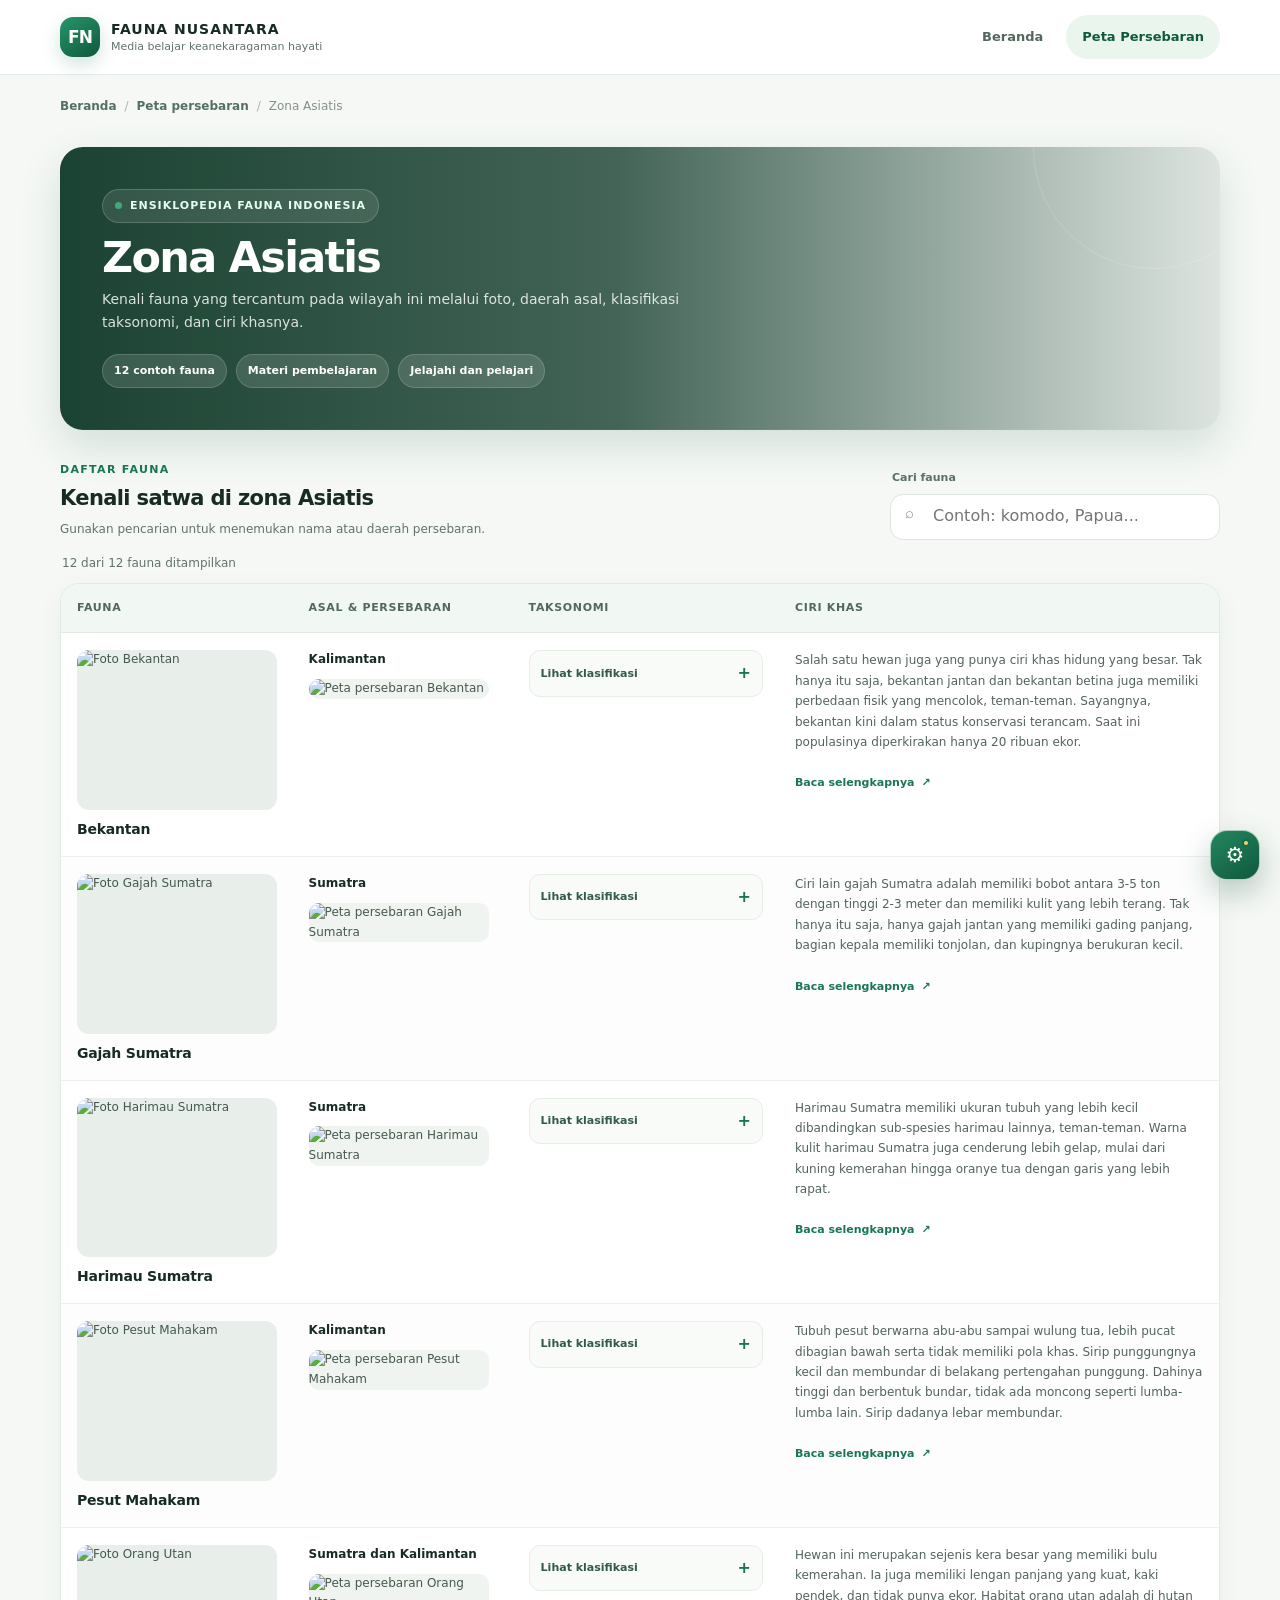
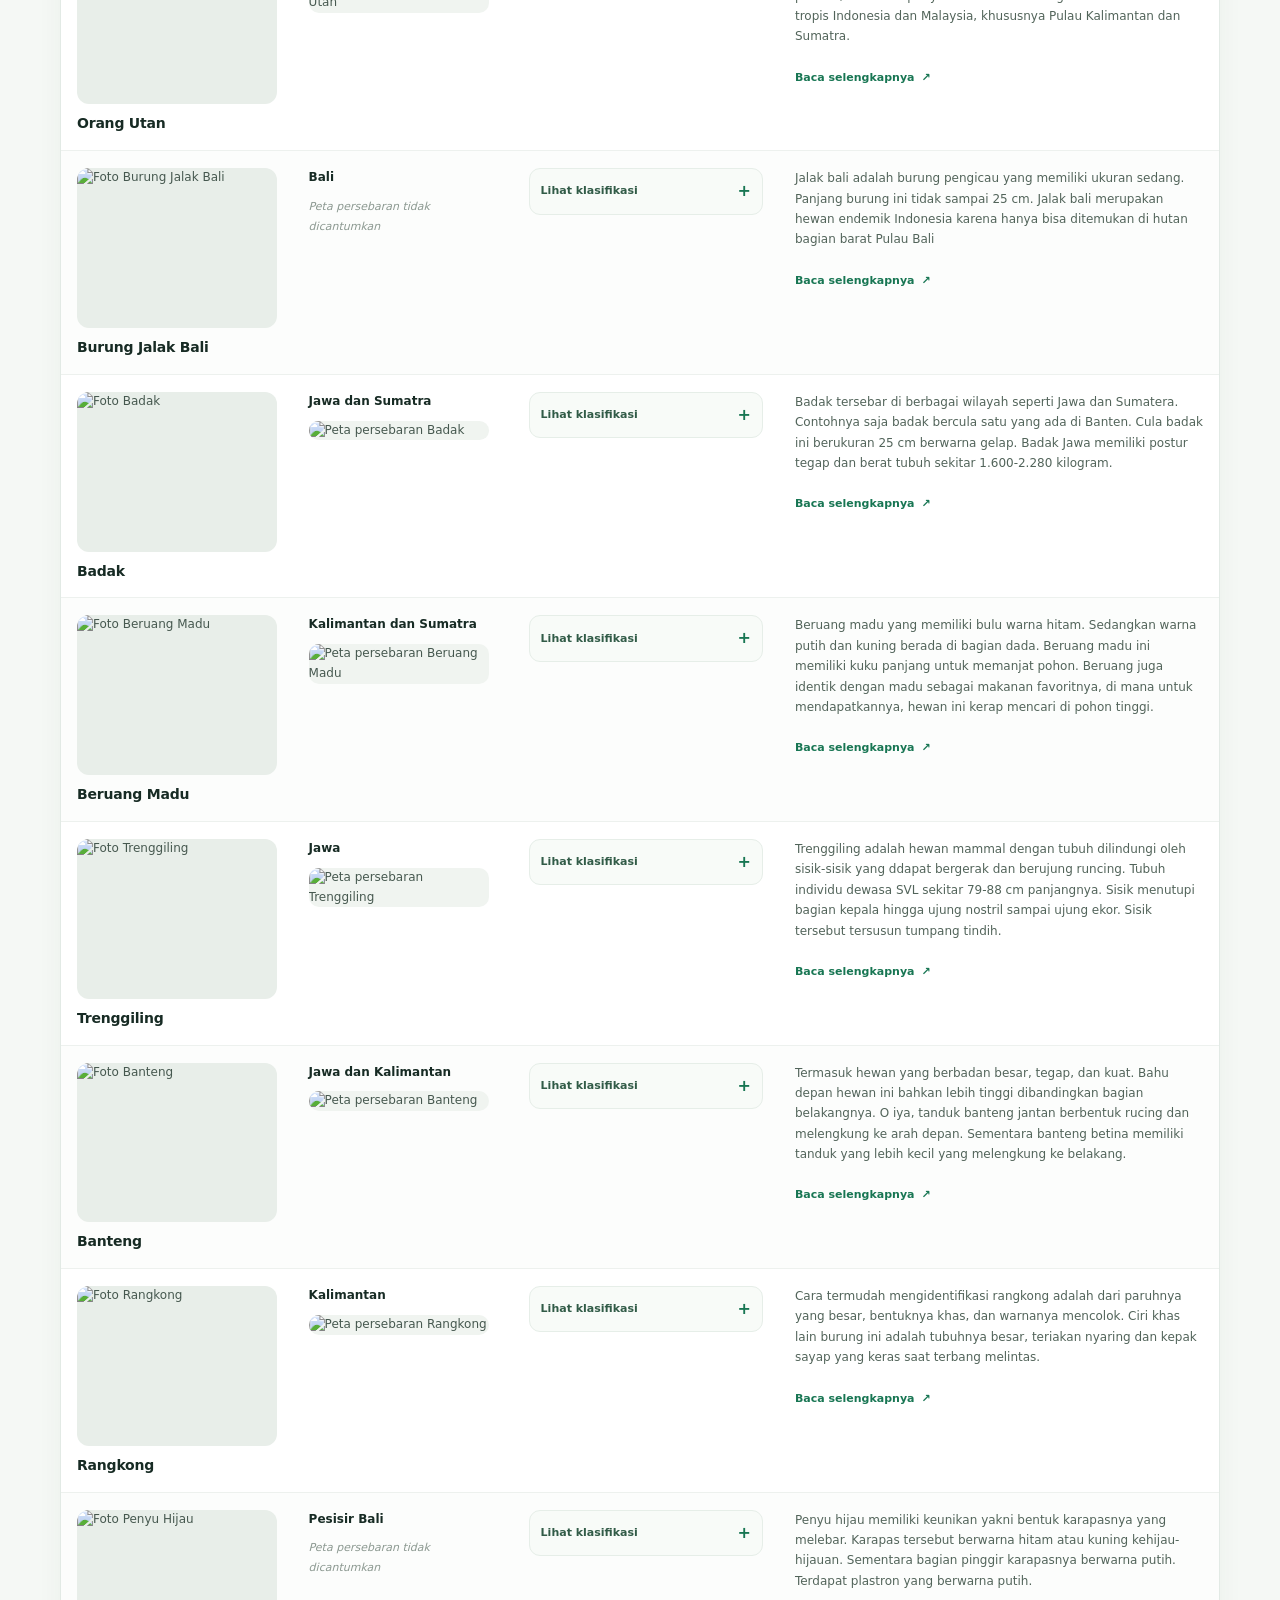
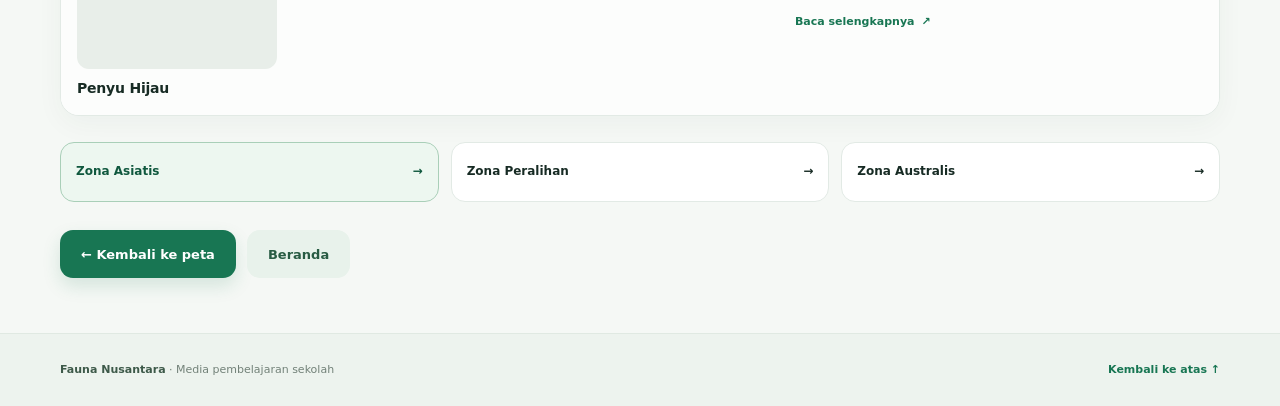
==== asiatis.html @ 47b2941c "Add files via upload" ====
<!doctype html>
<html lang="id">
<head>
  <meta charset="utf-8">
  <meta name="viewport" content="width=device-width, initial-scale=1">
  <meta name="theme-color" content="#176c4a">
  <meta name="description" content="Kenali contoh fauna, asal persebaran, taksonomi, dan ciri khas dari zona Asiatis.">
  <title>Zona Asiatis | Fauna Nusantara</title>
  <link rel="stylesheet" href="site.css">
  <script src="site.js" defer></script>
</head>
<body id="top">
<header class="site-header">
  <div class="header-inner">
    <a class="brand" href="home.html" aria-label="Fauna Nusantara, beranda">
      <span class="brand-mark" aria-hidden="true">FN</span>
      <span class="brand-copy"><strong>FAUNA NUSANTARA</strong><span>Media belajar keanekaragaman hayati</span></span>
    </a>
    <nav class="main-nav" aria-label="Navigasi utama">
      <a href="home.html" >Beranda</a>
      <a href="peta.html" aria-current="page">Peta Persebaran</a>
    </nav>
  </div>
</header>

<main class="page-shell">
  <div class="breadcrumbs"><a href="home.html">Beranda</a><span class="crumb-sep">/</span><a href="peta.html">Peta persebaran</a><span class="crumb-sep">/</span><span>Zona Asiatis</span></div>
  <section class="zone-hero zone-asiatis" aria-labelledby="zone-title">
    <span class="eyebrow"><span class="eyebrow-dot"></span> Ensiklopedia fauna Indonesia</span>
    <h1 id="zone-title">Zona Asiatis</h1>
    <p>Kenali fauna yang tercantum pada wilayah ini melalui foto, daerah asal, klasifikasi taksonomi, dan ciri khasnya.</p>
    <div class="zone-meta"><span>12 contoh fauna</span><span>Materi pembelajaran</span><span>Jelajahi dan pelajari</span></div>
  </section>
  <section aria-labelledby="list-title">
    <div class="zone-tools">
      <div><span class="section-kicker">Daftar fauna</span><h2 id="list-title">Kenali satwa di zona Asiatis</h2><p>Gunakan pencarian untuk menemukan nama atau daerah persebaran.</p></div>
      <div class="search-wrap"><label for="fauna-search">Cari fauna</label><span class="search-icon" aria-hidden="true">⌕</span><input id="fauna-search" type="search" placeholder="Contoh: komodo, Papua..." autocomplete="off" data-fauna-search></div>
    </div>
    <p class="table-count" data-fauna-count aria-live="polite">12 dari 12 fauna ditampilkan</p>
    <div class="table-shell">
      <table class="fauna-table">
        <thead><tr><th scope="col">Fauna</th><th scope="col">Asal &amp; persebaran</th><th scope="col">Taksonomi</th><th scope="col">Ciri khas</th></tr></thead>
        <tbody><tr data-fauna-row>
  <td><div class="species"><img class="species-photo" src="images/bekantan.jpg" alt="Foto Bekantan" loading="lazy" decoding="async"><h3>Bekantan</h3></div></td>
  <td><div class="distribution"><strong>Kalimantan</strong><img src="images/sebarbekantan.jpg" alt="Peta persebaran Bekantan" loading="lazy" decoding="async"></div></td>
  <td><details class="taxonomy"><summary>Lihat klasifikasi</summary><ul><li>Filum:Chordata</li><li>Kelas:Mammalia</li><li>Ordo:Primates</li><li>Famili:Cercopithecidae</li><li>Genus:Nasalis</li><li>Spesies:Nasalis larvatus</li></ul></details></td>
  <td><p class="fauna-description">Salah satu hewan juga yang punya ciri khas hidung yang besar. Tak hanya itu saja, bekantan jantan dan bekantan betina juga memiliki perbedaan fisik yang mencolok, teman-teman. Sayangnya, bekantan kini dalam status konservasi terancam. Saat ini populasinya diperkirakan hanya 20 ribuan ekor.</p><a class="read-more" href="https://id.wikipedia.org/wiki/Bekantan" target="_blank" rel="noopener noreferrer">Baca selengkapnya <span aria-hidden="true">↗</span></a></td>
</tr>
<tr data-fauna-row>
  <td><div class="species"><img class="species-photo" src="images/gajahsum.jpg" alt="Foto Gajah Sumatra" loading="lazy" decoding="async"><h3>Gajah Sumatra</h3></div></td>
  <td><div class="distribution"><strong>Sumatra</strong><img src="images/sebargajahsum.jpg" alt="Peta persebaran Gajah Sumatra" loading="lazy" decoding="async"></div></td>
  <td><details class="taxonomy"><summary>Lihat klasifikasi</summary><ul><li>Filum:Chordata</li><li>Kelas:Mammalia</li><li>Ordo:Proboscidea</li><li>Famili:Elephantidae</li><li>Genus:Elephas</li><li>Spesies:E.maximus</li></ul></details></td>
  <td><p class="fauna-description">Ciri lain gajah Sumatra adalah memiliki bobot antara 3-5 ton dengan tinggi 2-3 meter dan memiliki kulit yang lebih terang. Tak hanya itu saja, hanya gajah jantan yang memiliki gading panjang, bagian kepala memiliki tonjolan, dan kupingnya berukuran kecil.</p><a class="read-more" href="https://id.wikipedia.org/wiki/Gajah_sumatra" target="_blank" rel="noopener noreferrer">Baca selengkapnya <span aria-hidden="true">↗</span></a></td>
</tr>
<tr data-fauna-row>
  <td><div class="species"><img class="species-photo" src="images/harimau.jpg" alt="Foto Harimau Sumatra" loading="lazy" decoding="async"><h3>Harimau Sumatra</h3></div></td>
  <td><div class="distribution"><strong>Sumatra</strong><img src="images/sebarharimausum.jpg" alt="Peta persebaran Harimau Sumatra" loading="lazy" decoding="async"></div></td>
  <td><details class="taxonomy"><summary>Lihat klasifikasi</summary><ul><li>Filum:Chordata</li><li>Kelas:Mammalia</li><li>Ordo:Carnivora</li><li>Famili:Felidae</li><li>Genus:Panthera</li><li>Spesies:P.tgris</li></ul></details></td>
  <td><p class="fauna-description">Harimau Sumatra memiliki ukuran tubuh yang lebih kecil dibandingkan sub-spesies harimau lainnya, teman-teman. Warna kulit harimau Sumatra juga cenderung lebih gelap, mulai dari kuning kemerahan hingga oranye tua dengan garis yang lebih rapat.</p><a class="read-more" href="https://id.wikipedia.org/wiki/Harimau_sumatra" target="_blank" rel="noopener noreferrer">Baca selengkapnya <span aria-hidden="true">↗</span></a></td>
</tr>
<tr data-fauna-row>
  <td><div class="species"><img class="species-photo" src="images/pesutmahakam.jpg" alt="Foto Pesut Mahakam" loading="lazy" decoding="async"><h3>Pesut Mahakam</h3></div></td>
  <td><div class="distribution"><strong>Kalimantan</strong><img src="images/sebarpesut.jpg" alt="Peta persebaran Pesut Mahakam" loading="lazy" decoding="async"></div></td>
  <td><details class="taxonomy"><summary>Lihat klasifikasi</summary><ul><li>Filum:Chordata</li><li>Kelas:Mammalia</li><li>Ordo: Artiodactyla</li><li>Famili:Delphinidae</li><li>Genus:Orcaella</li><li>Spesies:Orcaella brevirostris</li></ul></details></td>
  <td><p class="fauna-description">Tubuh pesut berwarna abu-abu sampai wulung tua, lebih pucat dibagian bawah serta tidak memiliki pola khas. Sirip punggungnya kecil dan membundar di belakang pertengahan punggung. Dahinya tinggi dan berbentuk bundar, tidak ada moncong seperti lumba-lumba lain. Sirip dadanya lebar membundar.</p><a class="read-more" href="https://id.wikipedia.org/wiki/Pesut_mahakam" target="_blank" rel="noopener noreferrer">Baca selengkapnya <span aria-hidden="true">↗</span></a></td>
</tr>
<tr data-fauna-row>
  <td><div class="species"><img class="species-photo" src="images/Orangutan.jpg" alt="Foto Orang Utan" loading="lazy" decoding="async"><h3>Orang Utan</h3></div></td>
  <td><div class="distribution"><strong>Sumatra dan Kalimantan</strong><img src="images/sebarorangutan.jpg" alt="Peta persebaran Orang Utan" loading="lazy" decoding="async"></div></td>
  <td><details class="taxonomy"><summary>Lihat klasifikasi</summary><ul><li>Filum:Chordata</li><li>Kelas:Mammalia</li><li>Ordo:Primates</li><li>Famili:Hominidae</li><li>Genus:Pongo</li><li>Spesies:Pongo pygmaeus</li></ul></details></td>
  <td><p class="fauna-description">Hewan ini merupakan sejenis kera besar yang memiliki bulu kemerahan. Ia juga memiliki lengan panjang yang kuat, kaki pendek, dan tidak punya ekor. Habitat orang utan adalah di hutan tropis Indonesia dan Malaysia, khususnya Pulau Kalimantan dan Sumatra.</p><a class="read-more" href="https://id.wikipedia.org/wiki/Orang_utan" target="_blank" rel="noopener noreferrer">Baca selengkapnya <span aria-hidden="true">↗</span></a></td>
</tr>
<tr data-fauna-row>
  <td><div class="species"><img class="species-photo" src="images/jalakbali.jpg" alt="Foto Burung Jalak Bali" loading="lazy" decoding="async"><h3>Burung Jalak Bali</h3></div></td>
  <td><div class="distribution"><strong>Bali</strong><span class="no-map">Peta persebaran tidak dicantumkan</span></div></td>
  <td><details class="taxonomy"><summary>Lihat klasifikasi</summary><ul><li>Filum:Chordata</li><li>Kelas:Aves</li><li>Ordo:Passeriformes</li><li>Famili:Sturnidae</li><li>Genus:Leucopsar</li><li>Spesies:Leucopsar rothschildi</li></ul></details></td>
  <td><p class="fauna-description">Jalak bali adalah burung pengicau yang memiliki ukuran sedang. Panjang burung ini tidak sampai 25 cm. Jalak bali merupakan hewan endemik Indonesia karena hanya bisa ditemukan di hutan bagian barat Pulau Bali</p><a class="read-more" href="https://id.wikipedia.org/wiki/Jalak_bali" target="_blank" rel="noopener noreferrer">Baca selengkapnya <span aria-hidden="true">↗</span></a></td>
</tr>
<tr data-fauna-row>
  <td><div class="species"><img class="species-photo" src="images/badak.jpg" alt="Foto Badak" loading="lazy" decoding="async"><h3>Badak</h3></div></td>
  <td><div class="distribution"><strong>Jawa dan Sumatra</strong><img src="images/sebarbadak.jpg" alt="Peta persebaran Badak" loading="lazy" decoding="async"></div></td>
  <td><details class="taxonomy"><summary>Lihat klasifikasi</summary><ul><li>Filum:Chordata</li><li>Kelas:Mammalia</li><li>Ordo:Passeriformes</li><li>Famili:Sturnidae</li><li>Genus:Leucopsar</li><li>Spesies:Leucopsar rothschildi</li></ul></details></td>
  <td><p class="fauna-description">Badak tersebar di berbagai wilayah seperti Jawa dan Sumatera. Contohnya saja badak bercula satu yang ada di Banten. Cula badak ini berukuran 25 cm berwarna gelap. Badak Jawa memiliki postur tegap dan berat tubuh sekitar 1.600-2.280 kilogram.</p><a class="read-more" href="https://id.wikipedia.org/wiki/Badak_jawa" target="_blank" rel="noopener noreferrer">Baca selengkapnya <span aria-hidden="true">↗</span></a></td>
</tr>
<tr data-fauna-row>
  <td><div class="species"><img class="species-photo" src="images/beruangmadu.jpg" alt="Foto Beruang Madu" loading="lazy" decoding="async"><h3>Beruang Madu</h3></div></td>
  <td><div class="distribution"><strong>Kalimantan dan Sumatra</strong><img src="images/sebarberuang.jpg" alt="Peta persebaran Beruang Madu" loading="lazy" decoding="async"></div></td>
  <td><details class="taxonomy"><summary>Lihat klasifikasi</summary><ul><li>Filum:Chordata</li><li>Kelas:Mammalia</li><li>Ordo:Carnivora</li><li>Famili:Ursidae</li><li>Genus:Helarctos</li><li>Spesies:Leucopsar malayanus</li></ul></details></td>
  <td><p class="fauna-description">Beruang madu yang memiliki bulu warna hitam. Sedangkan warna putih dan kuning berada di bagian dada. Beruang madu ini memiliki kuku panjang untuk memanjat pohon. Beruang juga identik dengan madu sebagai makanan favoritnya, di mana untuk mendapatkannya, hewan ini kerap mencari di pohon tinggi.</p><a class="read-more" href="https://id.wikipedia.org/wiki/Beruang_madu" target="_blank" rel="noopener noreferrer">Baca selengkapnya <span aria-hidden="true">↗</span></a></td>
</tr>
<tr data-fauna-row>
  <td><div class="species"><img class="species-photo" src="images/trenggiling.jpg" alt="Foto Trenggiling" loading="lazy" decoding="async"><h3>Trenggiling</h3></div></td>
  <td><div class="distribution"><strong>Jawa</strong><img src="images/sebartrenggiling.jpg" alt="Peta persebaran Trenggiling" loading="lazy" decoding="async"></div></td>
  <td><details class="taxonomy"><summary>Lihat klasifikasi</summary><ul><li>Filum:Chordata</li><li>Kelas:Mammalia</li><li>Ordo:Pholidota</li><li>Famili:Manidae</li><li>Genus:Manis</li><li>Spesies:M.javanica</li></ul></details></td>
  <td><p class="fauna-description">Trenggiling adalah hewan mammal dengan tubuh dilindungi oleh sisik-sisik yang ddapat bergerak dan berujung runcing. Tubuh individu dewasa SVL sekitar 79-88 cm panjangnya. Sisik menutupi bagian kepala hingga ujung nostril sampai ujung ekor. Sisik tersebut tersusun tumpang tindih.</p><a class="read-more" href="https://id.wikipedia.org/wiki/Tenggiling_sunda" target="_blank" rel="noopener noreferrer">Baca selengkapnya <span aria-hidden="true">↗</span></a></td>
</tr>
<tr data-fauna-row>
  <td><div class="species"><img class="species-photo" src="images/banteng.jpg" alt="Foto Banteng" loading="lazy" decoding="async"><h3>Banteng</h3></div></td>
  <td><div class="distribution"><strong>Jawa dan Kalimantan</strong><img src="images/sebarbanteng.jpg" alt="Peta persebaran Banteng" loading="lazy" decoding="async"></div></td>
  <td><details class="taxonomy"><summary>Lihat klasifikasi</summary><ul><li>Filum:Chordata</li><li>Kelas:Mammalia</li><li>Ordo:Artiodactyla</li><li>Famili:Bovidae</li><li>Genus:Bos</li><li>Spesies:B.javanicus</li></ul></details></td>
  <td><p class="fauna-description">Termasuk hewan yang berbadan besar, tegap, dan kuat. Bahu depan hewan ini bahkan lebih tinggi dibandingkan bagian belakangnya. O iya, tanduk banteng jantan berbentuk rucing dan melengkung ke arah depan. Sementara banteng betina memiliki tanduk yang lebih kecil yang melengkung ke belakang.</p><a class="read-more" href="https://id.wikipedia.org/wiki/Banteng" target="_blank" rel="noopener noreferrer">Baca selengkapnya <span aria-hidden="true">↗</span></a></td>
</tr>
<tr data-fauna-row>
  <td><div class="species"><img class="species-photo" src="images/rangkong.jpg" alt="Foto Rangkong" loading="lazy" decoding="async"><h3>Rangkong</h3></div></td>
  <td><div class="distribution"><strong>Kalimantan</strong><img src="images/sebarrangkong.jpg" alt="Peta persebaran Rangkong" loading="lazy" decoding="async"></div></td>
  <td><details class="taxonomy"><summary>Lihat klasifikasi</summary><ul><li>Filum:Chordata</li><li>Kelas:Aves</li><li>Ordo:Bucerotiformes</li><li>Famili:Bucerotidae</li><li>Genus:Buceros</li><li>Spesies:B.bicornis</li></ul></details></td>
  <td><p class="fauna-description">Cara termudah mengidentifikasi rangkong adalah dari paruhnya yang besar, bentuknya khas, dan warnanya mencolok. Ciri khas lain burung ini adalah tubuhnya besar, teriakan nyaring dan kepak sayap yang keras saat terbang melintas.</p><a class="read-more" href="https://id.wikipedia.org/wiki/Rangkong" target="_blank" rel="noopener noreferrer">Baca selengkapnya <span aria-hidden="true">↗</span></a></td>
</tr>
<tr data-fauna-row>
  <td><div class="species"><img class="species-photo" src="images/penyuhijau.jpg" alt="Foto Penyu Hijau" loading="lazy" decoding="async"><h3>Penyu Hijau</h3></div></td>
  <td><div class="distribution"><strong>Pesisir Bali</strong><span class="no-map">Peta persebaran tidak dicantumkan</span></div></td>
  <td><details class="taxonomy"><summary>Lihat klasifikasi</summary><ul><li>Filum:Chordata</li><li>Kelas:Reptilia</li><li>Ordo:Testudines</li><li>Famili:Cheloniidae</li><li>Genus:Chelonia</li><li>Spesies:Chelonia mydas</li></ul></details></td>
  <td><p class="fauna-description">Penyu hijau memiliki keunikan yakni bentuk karapasnya yang melebar. Karapas tersebut berwarna hitam atau kuning kehijau-hijauan. Sementara bagian pinggir karapasnya berwarna putih. Terdapat plastron yang berwarna putih.</p><a class="read-more" href="https://id.wikipedia.org/wiki/Penyu_hijau" target="_blank" rel="noopener noreferrer">Baca selengkapnya <span aria-hidden="true">↗</span></a></td>
</tr></tbody>
      </table>
    </div>
    <div class="empty-state" data-fauna-empty role="status">Tidak ada fauna yang cocok. Coba kata kunci lain.</div>
  </section>
  <nav class="zone-switcher" aria-label="Navigasi zona fauna">
    <a href="asiatis.html" aria-current="page"><span>Zona Asiatis</span><span aria-hidden="true">→</span></a>
    <a href="peralihan.html" ><span>Zona Peralihan</span><span aria-hidden="true">→</span></a>
    <a href="australis.html" ><span>Zona Australis</span><span aria-hidden="true">→</span></a>
  </nav>
  <div class="hero-actions zone-actions"><a class="btn btn-green" href="peta.html">← Kembali ke peta</a><a class="btn btn-soft" href="home.html">Beranda</a></div>
</main>
<footer class="site-footer">
  <div class="footer-inner"><span><strong>Fauna Nusantara</strong> · Media pembelajaran sekolah</span><a class="back-top" href="#top">Kembali ke atas ↑</a></div>
</footer>

<div class="site-tools" aria-label="Pengaturan suara dan tampilan">
  <details class="utility-menu" data-utility-menu>
    <summary class="utility-trigger" aria-label="Buka pengaturan suara dan tampilan" title="Pengaturan suara dan tampilan"><span aria-hidden="true">⚙</span><span class="utility-dot" aria-hidden="true"></span></summary>
    <div class="utility-popover">
      <div class="utility-popover-head"><div><strong>Pengaturan</strong><small>Suara & tampilan</small></div><span aria-hidden="true">✦</span></div>
      <div class="audio-dock">
        <span class="audio-icon" aria-hidden="true">♫</span>
        <div class="audio-copy"><strong>Suasana Nusantara</strong><span data-audio-status aria-live="polite">Musik berhenti</span></div>
        <button class="audio-toggle" type="button" data-audio-toggle aria-pressed="false" aria-label="Putar musik latar">▶</button>
      </div>
      <label class="volume-control" aria-label="Volume musik"><span aria-hidden="true">♪</span><span>Volume</span><input data-audio-volume type="range" min="0" max="1" step="0.05" value="0.35"></label>
      <div class="utility-divider"></div>
      <div class="cursor-setting"><div><strong>Kursor hewan</strong><small data-cursor-help>Ganti kursor dengan ikon fauna acak</small></div><button class="cursor-toggle" type="button" data-cursor-toggle aria-pressed="true">ON</button></div>
      <p class="utility-footnote">Musik tetap berjalan saat berpindah halaman di dalam website.</p>
    </div>
  </details>
</div>
<audio data-site-audio preload="none" loop src="https://nullrights.com/download/x2zy8up903"></audio>
</body>
</html>
---- site.css ----
:root {
  color-scheme: light;
  --ink: #172b24;
  --muted: #62736b;
  --line: #e2eae5;
  --surface: #ffffff;
  --surface-soft: #f5f8f5;
  --green: #187653;
  --green-dark: #10583e;
  --mint: #dff3e8;
  --blue: #3d6b91;
  --gold: #bb8731;
  --shadow: 0 18px 50px rgba(28, 61, 45, .09);
  --radius-lg: 26px;
  --radius-md: 18px;
  --radius-sm: 12px;
  font-family: Inter, ui-sans-serif, system-ui, -apple-system, BlinkMacSystemFont, "Segoe UI", sans-serif;
}
* { box-sizing: border-box; }
html { scroll-behavior: smooth; }
body {
  margin: 0;
  min-width: 320px;
  color: var(--ink);
  background: #f5f8f5;
  line-height: 1.65;
  -webkit-font-smoothing: antialiased;
}
img { max-width: 100%; }
a { color: inherit; }
button, input { font: inherit; }
button, a, summary { -webkit-tap-highlight-color: transparent; }
a:focus-visible, button:focus-visible, input:focus-visible, summary:focus-visible {
  outline: 3px solid rgba(24, 118, 83, .35);
  outline-offset: 3px;
}
.site-header {
  position: sticky;
  top: 0;
  z-index: 20;
  background: rgba(255,255,255,.92);
  border-bottom: 1px solid rgba(226,234,229,.9);
  backdrop-filter: blur(14px);
}
.header-inner {
  width: min(1160px, calc(100% - 40px));
  min-height: 74px;
  margin: auto;
  display: flex;
  align-items: center;
  justify-content: space-between;
  gap: 22px;
}
.brand { display: inline-flex; align-items: center; gap: 11px; text-decoration: none; min-width: 0; }
.brand-mark {
  width: 40px; height: 40px; display: grid; place-items: center;
  color: #fff; background: linear-gradient(145deg, #26966a, #10583e);
  border-radius: 13px; font-weight: 850; font-size: 17px; letter-spacing: -.06em;
  box-shadow: 0 7px 18px rgba(24,118,83,.2);
}
.brand-copy { display: grid; line-height: 1.15; }
.brand-copy strong { font-size: 14px; letter-spacing: .07em; }
.brand-copy span { color: var(--muted); font-size: 11px; margin-top: 4px; }
.main-nav { display: flex; align-items: center; gap: 7px; }
.main-nav a {
  min-height: 44px; display: inline-flex; align-items: center; justify-content: center;
  padding: 0 16px; border-radius: 999px; text-decoration: none;
  color: #53675d; font-size: 13px; font-weight: 700; transition: .2s ease;
}
.main-nav a:hover, .main-nav a[aria-current="page"] { color: var(--green-dark); background: #eaf5ee; }
.page-shell { width: min(1160px, calc(100% - 40px)); margin: 0 auto; }
.breadcrumbs { display: flex; flex-wrap: wrap; align-items: center; gap: 8px; color: #849189; font-size: 12px; padding: 22px 0 12px; }
.breadcrumbs a { color: #527064; text-decoration: none; font-weight: 650; }
.breadcrumbs a:hover { color: var(--green); text-decoration: underline; }
.crumb-sep { color: #aab5ae; }
.eyebrow {
  display: inline-flex; align-items: center; gap: 8px; width: fit-content;
  padding: 7px 12px; border: 1px solid rgba(24,118,83,.13);
  background: rgba(255,255,255,.72); color: var(--green-dark);
  border-radius: 999px; font-size: 11px; font-weight: 800; letter-spacing: .09em; text-transform: uppercase;
}
.eyebrow-dot { width: 7px; height: 7px; border-radius: 50%; background: #42a77a; }
.hero {
  position: relative; overflow: hidden; isolation: isolate;
  margin: 25px 0 32px; padding: clamp(30px, 5.5vw, 66px);
  border-radius: var(--radius-lg); color: white;
  background: radial-gradient(circle at 83% 20%, rgba(162,220,180,.24), transparent 27%), linear-gradient(125deg, #103c2d 0%, #176c4a 58%, #25875f 100%);
  box-shadow: 0 22px 55px rgba(19, 85, 58, .17);
}
.hero::before, .hero::after { content: ""; position: absolute; z-index: -1; border: 1px solid rgba(255,255,255,.12); border-radius: 50%; }
.hero::before { width: 380px; height: 380px; right: -100px; top: -170px; }
.hero::after { width: 250px; height: 250px; right: 40px; bottom: -190px; }
.hero h1 { max-width: 780px; margin: 15px 0 12px; font-size: clamp(34px, 5.2vw, 58px); line-height: 1.08; letter-spacing: -.045em; }
.hero p { max-width: 670px; margin: 0; color: rgba(255,255,255,.82); font-size: clamp(14px, 1.6vw, 17px); }
.hero .eyebrow { color: #e5fff0; background: rgba(255,255,255,.1); border-color: rgba(255,255,255,.2); }
.hero .eyebrow-dot { background: #b8f2cd; }
.hero-actions { display: flex; flex-wrap: wrap; gap: 11px; margin-top: 26px; }
.btn {
  min-height: 48px; padding: 0 20px; display: inline-flex; align-items: center; justify-content: center; gap: 9px;
  border: 1px solid transparent; border-radius: 13px; font-size: 13px; font-weight: 800;
  text-decoration: none; cursor: pointer; transition: transform .18s ease, box-shadow .18s ease, background .18s ease;
}
.btn:hover { transform: translateY(-2px); }
.btn-primary { color: #14573d; background: white; box-shadow: 0 8px 24px rgba(0,0,0,.12); }
.btn-primary:hover { background: #edfff3; }
.btn-ghost { color: white; background: rgba(255,255,255,.1); border-color: rgba(255,255,255,.3); }
.btn-ghost:hover { background: rgba(255,255,255,.18); }
.btn-green { color: white; background: var(--green); box-shadow: 0 8px 18px rgba(24,118,83,.15); }
.btn-green:hover { background: var(--green-dark); }
.btn-soft { color: #285b43; background: #e8f2eb; }
.zone-actions { margin: -22px 0 42px; }
.section-heading { display: flex; align-items: end; justify-content: space-between; gap: 18px; margin: 42px 0 18px; }
.section-heading h2 { margin: 0; font-size: clamp(22px, 3vw, 30px); line-height: 1.2; letter-spacing: -.035em; }
.section-heading p { max-width: 540px; margin: 7px 0 0; color: var(--muted); font-size: 14px; }
.section-kicker { color: var(--green); font-size: 11px; font-weight: 850; letter-spacing: .12em; text-transform: uppercase; }
.region-grid { display: grid; grid-template-columns: repeat(3, minmax(0,1fr)); gap: 18px; }
.region-card {
  min-width: 0; overflow: hidden; display: flex; flex-direction: column;
  background: var(--surface); border: 1px solid var(--line); border-radius: 20px;
  box-shadow: 0 8px 28px rgba(28,61,45,.045); text-decoration: none;
  transition: transform .2s ease, box-shadow .2s ease, border-color .2s ease;
}
.region-card:hover { transform: translateY(-5px); border-color: #c6dfd0; box-shadow: var(--shadow); }
.region-card-media { aspect-ratio: 16 / 9; overflow: hidden; background: linear-gradient(135deg,#dcece1,#edf3ed); }
.region-card-media img { width: 100%; height: 100%; object-fit: contain; display: block; transition: transform .35s ease; }
.region-card:hover .region-card-media img { transform: scale(1.035); }
.region-card-body { padding: 19px 20px 21px; }
.region-card-body h3 { margin: 0 0 6px; font-size: 19px; letter-spacing: -.02em; }
.region-card-body p { margin: 0; color: var(--muted); font-size: 13px; }
.card-link { margin-top: 14px; display: inline-flex; align-items: center; gap: 7px; color: var(--green); font-size: 12px; font-weight: 850; }
.info-strip { display: grid; grid-template-columns: repeat(3,1fr); gap: 12px; margin: 24px 0 42px; }
.info-chip { padding: 17px 18px; border: 1px solid var(--line); border-radius: 16px; background: rgba(255,255,255,.7); }
.info-chip strong { display: block; font-size: 14px; }
.info-chip span { display: block; color: var(--muted); font-size: 12px; margin-top: 3px; }
.faq-list { display: grid; gap: 11px; margin: 20px 0 58px; }
.faq-item { background: white; border: 1px solid var(--line); border-radius: 15px; overflow: clip; }
.faq-item summary { min-height: 58px; padding: 16px 20px; display: flex; align-items: center; justify-content: space-between; gap: 16px; cursor: pointer; list-style: none; font-size: 14px; font-weight: 750; }
.faq-item summary::-webkit-details-marker { display: none; }
.faq-item summary::after { content: "+"; flex: 0 0 27px; width: 27px; height: 27px; display: grid; place-items: center; border-radius: 50%; color: var(--green); background: #edf7f0; font-size: 18px; font-weight: 500; }
.faq-item[open] summary::after { content: "−"; }
.faq-answer { padding: 0 20px 18px; color: var(--muted); font-size: 13px; }
.faq-answer p { margin: 0; }
.map-grid { display: grid; grid-template-columns: repeat(3,minmax(0,1fr)); gap: 18px; margin: 26px 0 54px; }
.map-card { overflow: hidden; background: white; border: 1px solid var(--line); border-radius: 22px; box-shadow: 0 10px 30px rgba(28,61,45,.055); transition: transform .2s ease, box-shadow .2s ease; }
.map-card:hover { transform: translateY(-4px); box-shadow: var(--shadow); }
.map-card-link { display: flex; height: 100%; flex-direction: column; text-decoration: none; }
.map-card-image { min-height: 205px; aspect-ratio: 4 / 3; display: grid; place-items: center; padding: 14px; background: linear-gradient(145deg,#e7f2e9,#f4f7f0); }
.map-card-image img { width: 100%; height: 100%; object-fit: contain; }
.map-card-content { padding: 18px 20px 20px; }
.map-card-content .number { color: #8b9a91; font-size: 11px; font-weight: 850; letter-spacing: .1em; }
.map-card-content h2 { margin: 4px 0 5px; font-size: 20px; letter-spacing: -.025em; }
.map-card-content p { margin: 0; color: var(--muted); font-size: 13px; }
.map-card-content .card-link { margin-top: 15px; }
.zone-hero { margin: 18px 0 24px; padding: clamp(25px,4vw,42px); border-radius: 23px; color: white; background: linear-gradient(120deg,#174f3a,#23835b); position: relative; overflow: hidden; }
.zone-hero::after { content: ""; position: absolute; width: 240px; height: 240px; border-radius: 50%; border: 1px solid rgba(255,255,255,.16); right: -55px; top: -120px; }
.zone-hero h1 { margin: 10px 0 6px; font-size: clamp(30px,4vw,43px); line-height: 1.15; letter-spacing: -.04em; }
.zone-hero p { max-width: 650px; margin: 0; color: rgba(255,255,255,.83); font-size: 14px; }
.zone-hero .eyebrow { color: #e5fff0; background: rgba(255,255,255,.1); border-color: rgba(255,255,255,.18); }
.zone-meta { display: flex; flex-wrap: wrap; gap: 9px; margin-top: 19px; }
.zone-meta span { padding: 7px 11px; border-radius: 999px; color: white; background: rgba(255,255,255,.13); border: 1px solid rgba(255,255,255,.17); font-size: 11px; font-weight: 750; }
.zone-tools { display: flex; align-items: end; justify-content: space-between; gap: 18px; margin: 25px 0 14px; }
.zone-tools h2 { margin: 0; font-size: 21px; letter-spacing: -.03em; }
.zone-tools p { margin: 4px 0 0; color: var(--muted); font-size: 12px; }
.search-wrap { width: min(330px,100%); position: relative; }
.search-wrap label { display: block; margin: 0 0 6px 2px; color: #597065; font-size: 11px; font-weight: 800; }
.search-wrap input { width: 100%; min-height: 46px; padding: 0 14px 0 42px; border: 1px solid #dce7df; border-radius: 13px; background: white; color: var(--ink); outline: none; }
.search-wrap input:focus { border-color: #68ad87; box-shadow: 0 0 0 4px rgba(24,118,83,.09); }
.search-icon { position: absolute; left: 15px; bottom: 14px; color: #83948a; font-size: 15px; pointer-events: none; }
.table-count { color: var(--muted); font-size: 12px; margin: 0 0 10px 2px; }
.table-shell { overflow-x: auto; border: 1px solid var(--line); border-radius: 19px; background: white; box-shadow: 0 8px 28px rgba(28,61,45,.045); }
.fauna-table { width: 100%; border-collapse: separate; border-spacing: 0; table-layout: fixed; }
.fauna-table th { padding: 15px 16px; text-align: left; color: #52685c; background: #f1f7f2; border-bottom: 1px solid var(--line); font-size: 11px; font-weight: 850; letter-spacing: .06em; text-transform: uppercase; }
.fauna-table th:first-child { width: 20%; }
.fauna-table th:nth-child(2) { width: 19%; }
.fauna-table th:nth-child(3) { width: 23%; }
.fauna-table th:nth-child(4) { width: 38%; }
.fauna-table td { padding: 17px 16px; vertical-align: top; border-bottom: 1px solid #edf1ee; color: #46584f; font-size: 12px; }
.fauna-table tbody tr:last-child td { border-bottom: 0; }
.fauna-table tbody tr:nth-child(even) { background: #fcfdfc; }
.fauna-table tbody tr:hover { background: #f8fbf8; }
.species { display: grid; gap: 10px; }
.species-photo { display: block; width: 100%; aspect-ratio: 5 / 4; object-fit: cover; border-radius: 12px; background: #e8eee9; }
.species h3 { margin: 0; color: var(--ink); font-size: 14px; line-height: 1.35; letter-spacing: -.015em; }
.distribution strong { display: block; color: var(--ink); font-size: 12px; margin-bottom: 9px; }
.distribution img { display: block; width: 100%; max-width: 180px; max-height: 118px; object-fit: contain; border-radius: 10px; background: #f0f4f0; }
.no-map { color: #8c9991; font-size: 11px; font-style: italic; }
.taxonomy { border: 1px solid #e6eee8; border-radius: 11px; background: #f8fbf8; overflow: hidden; }
.taxonomy summary { min-height: 40px; padding: 9px 11px; display: flex; align-items: center; justify-content: space-between; gap: 8px; cursor: pointer; color: #315b47; font-size: 11px; font-weight: 800; list-style: none; }
.taxonomy summary::-webkit-details-marker { display: none; }
.taxonomy summary::after { content: "+"; color: var(--green); font-size: 16px; }
.taxonomy[open] summary::after { content: "−"; }
.taxonomy ul { list-style: none; margin: 0; padding: 0 11px 11px; }
.taxonomy li { padding: 4px 0; border-top: 1px solid #e9efeb; color: #68786f; font-size: 11px; overflow-wrap: anywhere; }
.fauna-description { margin: 0 0 12px; color: #52645a; font-size: 12px; line-height: 1.7; }
.read-more { min-height: 38px; display: inline-flex; align-items: center; gap: 7px; color: var(--green); font-size: 11px; font-weight: 850; text-decoration: none; }
.read-more:hover { color: var(--green-dark); text-decoration: underline; }
.empty-state { display: none; padding: 25px; text-align: center; color: var(--muted); background: white; border: 1px dashed #cad9cf; border-radius: 15px; }
.empty-state.is-visible { display: block; }
.zone-switcher { display: grid; grid-template-columns: repeat(3,1fr); gap: 12px; margin: 26px 0 50px; }
.zone-switcher a { min-height: 60px; padding: 10px 15px; display: flex; align-items: center; justify-content: space-between; gap: 10px; border: 1px solid var(--line); border-radius: 14px; background: white; text-decoration: none; font-size: 12px; font-weight: 800; transition: .18s ease; }
.zone-switcher a:hover, .zone-switcher a[aria-current="page"] { border-color: #a9cfb8; background: #edf7f0; color: var(--green-dark); }
.site-footer { margin-top: 55px; padding: 27px 0; color: #728178; background: #edf3ee; border-top: 1px solid #e0e9e2; }
.footer-inner { width: min(1160px, calc(100% - 40px)); margin: auto; display: flex; align-items: center; justify-content: space-between; gap: 18px; font-size: 11px; }
.footer-inner strong { color: #3d5949; }
.back-top { text-decoration: none; color: var(--green); font-weight: 800; }
@media (max-width: 860px) {
  .region-grid, .map-grid { grid-template-columns: repeat(2,minmax(0,1fr)); }
  .region-grid .region-card:last-child, .map-grid .map-card:last-child { grid-column: 1 / -1; }
  .fauna-table { min-width: 900px; }
}
@media (max-width: 640px) {
  .header-inner { width: min(100% - 28px, 1160px); min-height: 66px; gap: 10px; }
  .brand-mark { width: 36px; height: 36px; border-radius: 11px; }
  .brand-copy strong { font-size: 12px; }
  .brand-copy span { font-size: 10px; }
  .main-nav { gap: 1px; }
  .main-nav a { min-height: 42px; padding: 0 11px; font-size: 11px; }
  .page-shell { width: min(100% - 28px, 1160px); }
  .breadcrumbs { padding-top: 17px; font-size: 11px; }
  .hero { margin: 15px 0 27px; padding: 29px 23px; border-radius: 21px; }
  .hero h1 { font-size: clamp(32px, 9vw, 44px); }
  .hero p { font-size: 13px; }
  .btn { min-height: 46px; padding: 0 16px; }
  .section-heading { margin-top: 34px; align-items: start; flex-direction: column; gap: 8px; }
  .region-grid, .map-grid { grid-template-columns: 1fr; gap: 13px; }
  .region-grid .region-card:last-child, .map-grid .map-card:last-child { grid-column: auto; }
  .region-card { display: grid; grid-template-columns: 118px minmax(0,1fr); }
  .region-card-media { aspect-ratio: auto; min-height: 100%; }
  .region-card-media img { min-height: 100%; }
  .region-card-body { padding: 14px 15px; }
  .region-card-body h3 { font-size: 16px; }
  .region-card-body p { font-size: 12px; }
  .card-link { margin-top: 9px; font-size: 11px; }
  .info-strip { grid-template-columns: 1fr; gap: 8px; margin-bottom: 35px; }
  .info-chip { padding: 13px 15px; }
  .faq-item summary { min-height: 55px; padding: 14px 15px; font-size: 13px; }
  .faq-answer { padding: 0 15px 16px; font-size: 12px; }
  .map-card { display: grid; grid-template-columns: 42% minmax(0,1fr); }
  .map-card-image { min-height: 100%; aspect-ratio: auto; padding: 9px; }
  .map-card-content { padding: 15px; }
  .map-card-content h2 { font-size: 17px; }
  .map-card-content p { font-size: 12px; }
  .zone-hero { margin-top: 12px; padding: 25px 21px; border-radius: 19px; }
  .zone-tools { align-items: stretch; flex-direction: column; gap: 12px; }
  .search-wrap { width: 100%; }
  .table-shell { overflow: visible; border: 0; background: transparent; box-shadow: none; }
  .fauna-table, .fauna-table tbody { display: block; width: 100%; min-width: 0; }
  .fauna-table thead { display: none; }
  .fauna-table tbody { display: grid; gap: 13px; }
  .fauna-table tbody tr { display: grid; grid-template-columns: minmax(0,1fr); overflow: hidden; border: 1px solid var(--line); border-radius: 17px; background: white; box-shadow: 0 7px 22px rgba(28,61,45,.04); }
  .fauna-table tbody tr:nth-child(even) { background: white; }
  .fauna-table tbody td { display: block; padding: 13px 15px; border-bottom: 1px solid #edf1ee; font-size: 12px; }
  .fauna-table tbody td:last-child { border-bottom: 0; }
  .fauna-table tbody td:first-child { padding: 14px 15px; background: #f8fbf8; }
  .species { grid-template-columns: 104px minmax(0,1fr); align-items: center; gap: 14px; }
  .species-photo { width: 104px; height: 88px; aspect-ratio: auto; }
  .species h3 { font-size: 15px; }
  .distribution { display: grid; grid-template-columns: minmax(0,1fr) 100px; align-items: center; gap: 10px; }
  .distribution strong { margin: 0; font-size: 12px; }
  .distribution img { max-width: 100px; max-height: 72px; justify-self: end; }
  .distribution::before { content: "ASAL & PERSEBARAN"; display: block; grid-column: 1 / -1; color: #89968e; font-size: 9px; font-weight: 850; letter-spacing: .09em; }
  .fauna-table td:nth-child(3)::before { content: "KLASIFIKASI TAKSONOMI"; display: block; margin-bottom: 8px; color: #89968e; font-size: 9px; font-weight: 850; letter-spacing: .09em; }
  .fauna-table td:nth-child(4)::before { content: "CIRI KHAS"; display: block; margin-bottom: 7px; color: #89968e; font-size: 9px; font-weight: 850; letter-spacing: .09em; }
  .zone-switcher { grid-template-columns: 1fr; gap: 8px; margin: 20px 0 38px; }
  .zone-switcher a { min-height: 51px; }
  .footer-inner { width: min(100% - 28px, 1160px); flex-direction: column; align-items: start; gap: 6px; }
}
@media (max-width: 380px) {
  .brand-copy span { display: none; }
  .main-nav a { padding: 0 8px; font-size: 10px; }
  .region-card { grid-template-columns: 96px minmax(0,1fr); }
  .species { grid-template-columns: 86px minmax(0,1fr); }
  .species-photo { width: 86px; height: 78px; }
}
@media (prefers-reduced-motion: reduce) {
  *, *::before, *::after { scroll-behavior: auto !important; animation-duration: .01ms !important; animation-iteration-count: 1 !important; transition-duration: .01ms !important; }
}


/* --- Visual enhancement: illustrated fauna, motion, audio and animal cursor --- */
.hero.home-hero {
  min-height: clamp(390px, 47vw, 560px);
  display: flex;
  flex-direction: column;
  justify-content: center;
  background-image:
    linear-gradient(90deg, rgba(9, 47, 39, .90) 0%, rgba(12, 67, 51, .74) 47%, rgba(11, 55, 51, .18) 100%),
    url("assets/indonesia-fauna-hero.webp");
  background-size: cover;
  background-position: center 48%;
  box-shadow: 0 24px 58px rgba(19, 85, 58, .23);
}
.home-hero h1, .home-hero p, .home-hero .eyebrow, .home-hero .hero-actions {
  position: relative;
  z-index: 2;
}
.home-hero h1 { max-width: 700px; text-shadow: 0 2px 22px rgba(0,0,0,.22); }
.home-hero p { max-width: 610px; text-shadow: 0 1px 12px rgba(0,0,0,.25); }
.hero-floaters { position: absolute; inset: 0; z-index: 1; pointer-events: none; overflow: hidden; }
.floater { position: absolute; display: block; filter: drop-shadow(0 5px 6px rgba(0,0,0,.2)); user-select: none; }
.floater-bird { right: 9%; top: 17%; font-size: clamp(25px, 4vw, 42px); animation: fauna-fly 7s ease-in-out infinite; }
.floater-butterfly { right: 29%; bottom: 19%; font-size: clamp(19px, 3vw, 30px); animation: fauna-drift 6s ease-in-out infinite; }
.floater-turtle { right: 4%; bottom: 16%; font-size: clamp(24px, 3.3vw, 36px); animation: fauna-float 5s ease-in-out infinite; }
.floater-leaf { right: 17%; top: 58%; font-size: clamp(20px, 2.7vw, 30px); animation: fauna-spin 11s linear infinite; }
@keyframes fauna-float { 0%,100% { transform: translateY(0) rotate(-3deg); } 50% { transform: translateY(-13px) rotate(4deg); } }
@keyframes fauna-fly { 0%,100% { transform: translate3d(0,0,0) rotate(-7deg); } 50% { transform: translate3d(-18px,-16px,0) rotate(7deg); } }
@keyframes fauna-drift { 0%,100% { transform: translate3d(0,0,0) rotate(-8deg); } 50% { transform: translate3d(14px,-18px,0) rotate(10deg); } }
@keyframes fauna-spin { from { transform: rotate(0deg) translateY(0); } 50% { transform: rotate(180deg) translateY(-8px); } to { transform: rotate(360deg) translateY(0); } }
.region-card-media img, .map-card-image img { object-fit: cover; }
.region-card-media { aspect-ratio: 16 / 10; }
.zone-hero {
  min-height: 265px;
  display: flex;
  flex-direction: column;
  justify-content: center;
  background-size: cover;
  background-position: center;
  box-shadow: 0 16px 40px rgba(19, 85, 58, .15);
}
.zone-hero.zone-asiatis {
  background-image: linear-gradient(90deg, rgba(13,55,38,.94) 0%, rgba(13,55,38,.77) 48%, rgba(13,55,38,.10) 100%), url("assets/fauna-zona-asiatis.webp");
}
.zone-hero.zone-peralihan {
  background-image: linear-gradient(90deg, rgba(83,54,19,.94) 0%, rgba(83,54,19,.75) 48%, rgba(83,54,19,.08) 100%), url("assets/fauna-zona-peralihan.webp");
}
.zone-hero.zone-australis {
  background-image: linear-gradient(90deg, rgba(13,47,74,.94) 0%, rgba(13,47,74,.76) 48%, rgba(13,47,74,.10) 100%), url("assets/fauna-zona-australis.webp");
}
.zone-hero > * { position: relative; z-index: 1; }
.zone-hero .eyebrow { width: fit-content; }
.audio-dock {
  display: flex;
  align-items: center;
  gap: 10px;
  padding: 9px 12px;
  color: #f4fff8;
  background: rgba(12, 50, 39, .93);
  border: 1px solid rgba(255,255,255,.18);
  border-radius: 16px;
  box-shadow: 0 12px 32px rgba(12, 47, 34, .23);
  backdrop-filter: blur(12px);
}
.site-tools { position: fixed; z-index: 40; right: 18px; bottom: 18px; display: grid; gap: 8px; justify-items: end; }
.audio-icon { width: 34px; height: 34px; display: grid; place-items: center; flex: 0 0 auto; border-radius: 11px; background: rgba(255,255,255,.13); font-size: 21px; }
.audio-copy { display: grid; line-height: 1.2; min-width: 110px; }
.audio-copy strong { font-size: 11px; }
.audio-copy span { margin-top: 3px; color: rgba(242,255,247,.72); font-size: 10px; }
.audio-toggle { width: 38px; height: 38px; border: 0; border-radius: 11px; color: #16533b; background: #d9f4e3; font-size: 16px; font-weight: 900; cursor: pointer; }
.audio-toggle:hover { background: #fff; transform: translateY(-1px); }
.volume-control { display: flex; align-items: center; gap: 4px; color: #dff8e8; font-size: 13px; }
.volume-control input { width: 62px; accent-color: #a8e9bb; cursor: pointer; }
.cursor-toggle { min-height: 34px; padding: 0 12px; border: 1px solid rgba(255,255,255,.14); border-radius: 999px; color: #eafff0; background: rgba(20,83,58,.92); font-size: 10px; font-weight: 750; cursor: pointer; box-shadow: 0 6px 18px rgba(12,47,34,.16); }
.cursor-toggle[aria-pressed="false"] { color: #46584f; background: #fff; border-color: #dce7df; }
body.animal-cursor-enabled,
body.animal-cursor-enabled a,
body.animal-cursor-enabled button,
body.animal-cursor-enabled summary,
body.animal-cursor-enabled .region-card,
body.animal-cursor-enabled .map-card-link {
  cursor: var(--animal-cursor, auto);
}
body.animal-cursor-enabled input,
body.animal-cursor-enabled textarea { cursor: text; }
@media (max-width: 640px) {
  .hero.home-hero { min-height: 430px; background-position: 52% center; background-image: linear-gradient(90deg, rgba(9,47,39,.88), rgba(9,47,39,.56)), url("assets/indonesia-fauna-hero.webp"); }
  .floater-bird { right: 8%; top: 9%; }
  .floater-butterfly { right: 13%; bottom: 12%; }
  .floater-turtle { right: 5%; bottom: 27%; }
  .floater-leaf { right: 8%; top: 43%; }
  .zone-hero { min-height: 270px; background-position: center; }
  .zone-hero.zone-asiatis { background-image: linear-gradient(90deg, rgba(13,55,38,.90), rgba(13,55,38,.58)), url("assets/fauna-zona-asiatis.webp"); }
  .zone-hero.zone-peralihan { background-image: linear-gradient(90deg, rgba(83,54,19,.91), rgba(83,54,19,.58)), url("assets/fauna-zona-peralihan.webp"); }
  .zone-hero.zone-australis { background-image: linear-gradient(90deg, rgba(13,47,74,.91), rgba(13,47,74,.58)), url("assets/fauna-zona-australis.webp"); }
  .site-tools { left: 10px; right: 10px; bottom: 10px; justify-items: stretch; }
  .audio-dock { justify-content: space-between; gap: 8px; padding: 8px 10px; border-radius: 14px; }
  .audio-copy { min-width: 0; flex: 1; }
  .audio-copy strong { font-size: 10px; }
  .volume-control input { width: 54px; }
  .cursor-toggle { display: none; }
  .site-footer { padding-bottom: 96px; }
}
@media (pointer: coarse) {
  .cursor-toggle { display: none; }
  body, body a, body button, body summary { cursor: auto !important; }
}
@media (prefers-reduced-motion: reduce) {
  .floater, .hero-floaters { animation: none !important; }
}

.motion-ready { opacity: 0; transform: translateY(16px); transition: opacity .45s ease, transform .45s ease; }
.motion-ready.motion-visible { opacity: 1; transform: translateY(0); }
@media (prefers-reduced-motion: reduce) { .motion-ready { opacity: 1; transform: none; transition: none; } }


/* ===== V3: compact utility popover ===== */
.site-tools { position: fixed; z-index: 60; right: 20px; bottom: 20px; display: block; }
.utility-menu { position: relative; }
.utility-trigger { list-style: none; width: 50px; height: 50px; display: grid; place-items: center; position: relative; border: 1px solid rgba(255,255,255,.65); border-radius: 17px; color: white; background: linear-gradient(145deg,#23875f,#10583e); box-shadow: 0 12px 30px rgba(13,73,49,.28); cursor: pointer; font-size: 21px; transition: transform .2s ease, box-shadow .2s ease; }
.utility-trigger::-webkit-details-marker { display: none; }
.utility-trigger:hover, .utility-menu[open] .utility-trigger { transform: translateY(-2px); box-shadow: 0 16px 34px rgba(13,73,49,.34); }
.utility-dot { position: absolute; right: 9px; top: 8px; width: 8px; height: 8px; border: 2px solid #176c4a; border-radius: 50%; background: #f6d36d; }
.utility-menu[open] .utility-dot { background: #8fe0ad; }
.utility-popover { position: absolute; right: 0; bottom: 62px; width: min(310px, calc(100vw - 28px)); padding: 14px; border: 1px solid rgba(218,231,222,.95); border-radius: 19px; background: rgba(255,255,255,.97); box-shadow: 0 18px 55px rgba(21,53,37,.2); backdrop-filter: blur(16px); color: var(--ink); animation: utility-pop .18s ease-out; }
@keyframes utility-pop { from { opacity: 0; transform: translateY(8px) scale(.98); } to { opacity: 1; transform: translateY(0) scale(1); } }
.utility-popover-head { display: flex; justify-content: space-between; align-items: center; margin: 0 2px 12px; color: var(--green-dark); }
.utility-popover-head div { display: grid; line-height: 1.25; }
.utility-popover-head strong { font-size: 13px; }
.utility-popover-head small { color: var(--muted); font-size: 10px; margin-top: 3px; }
.utility-popover-head > span { color: #c28a31; font-size: 20px; }
.audio-dock { display: flex; align-items: center; gap: 9px; padding: 10px; color: #f4fff8; background: linear-gradient(120deg,#123f30,#19744e); border-radius: 13px; box-shadow: none; }
.audio-icon { width: 33px; height: 33px; display: grid; place-items: center; flex: 0 0 auto; border-radius: 10px; background: rgba(255,255,255,.13); font-size: 19px; }
.audio-copy { display: grid; line-height: 1.2; min-width: 0; flex: 1; }
.audio-copy strong { font-size: 10px; }
.audio-copy span { margin-top: 3px; color: rgba(242,255,247,.72); font-size: 9px; }
.audio-toggle { width: 35px; height: 35px; flex: 0 0 auto; border: 0; border-radius: 10px; color: #16533b; background: #d9f4e3; font-size: 14px; font-weight: 900; cursor: pointer; }
.volume-control { display: flex; align-items: center; gap: 8px; margin: 12px 3px 5px; color: #53675d; font-size: 10px; font-weight: 750; }
.volume-control input { flex: 1; width: 100px; accent-color: #21845b; cursor: pointer; }
.utility-divider { height: 1px; margin: 11px 0; background: #e7eee9; }
.cursor-setting { display: flex; align-items: center; justify-content: space-between; gap: 10px; }
.cursor-setting > div { display: grid; line-height: 1.25; }
.cursor-setting strong { color: #2a4637; font-size: 11px; }
.cursor-setting small { margin-top: 3px; color: #809087; font-size: 9px; }
.cursor-toggle { min-width: 48px; height: 29px; padding: 0 10px; border: 1px solid #c8e3d1; border-radius: 999px; color: #fff; background: #20845a; font-size: 10px; font-weight: 850; cursor: pointer; }
.cursor-toggle[aria-pressed="false"] { color: #53675d; background: #f1f5f2; border-color: #dce7df; }
.cursor-toggle:disabled { opacity: .55; cursor: not-allowed; }
.utility-footnote { margin: 11px 1px 0; color: #819087; font-size: 9px; line-height: 1.4; }
@media (max-width: 640px) {
  .site-tools { right: 13px; bottom: 13px; }
  .utility-trigger { width: 46px; height: 46px; border-radius: 15px; }
  .utility-popover { bottom: 57px; }
  .site-footer { padding-bottom: 35px; }
}

/* ===== V3: full interactive Indonesia fauna map ===== */
.map-page { padding-bottom: 20px; }
.atlas-hero { position: relative; overflow: hidden; isolation: isolate; display: flex; align-items: center; justify-content: space-between; gap: 20px; min-height: 220px; margin: 20px 0 30px; padding: clamp(27px,4vw,48px); border-radius: 25px; color: white; background: radial-gradient(circle at 82% 16%,rgba(255,255,255,.18),transparent 22%), linear-gradient(125deg,#103e32,#176c4a 60%,#2b8a69); box-shadow: 0 20px 50px rgba(19,85,58,.15); }
.atlas-hero::before, .atlas-hero::after { content:""; position:absolute; z-index:-1; border:1px solid rgba(255,255,255,.14); border-radius:50%; }
.atlas-hero::before { width:300px;height:300px;right:70px;top:-200px; }
.atlas-hero::after { width:210px;height:210px;right:-35px;bottom:-155px; }
.atlas-hero-copy { max-width:780px; }
.atlas-hero h1 { margin:13px 0 10px; font-size:clamp(29px,4.2vw,48px); line-height:1.08; letter-spacing:-.045em; }
.atlas-hero p { max-width:680px;margin:0;color:rgba(255,255,255,.83);font-size:14px; }
.atlas-hero .eyebrow { color:#e5fff0;background:rgba(255,255,255,.1);border-color:rgba(255,255,255,.2); }
.atlas-hero .eyebrow-dot { background:#b8f2cd; }
.atlas-hero-meta { display:flex;flex-wrap:wrap;gap:9px 18px;margin-top:20px;color:#e3f9e9;font-size:10px;font-weight:750; }
.atlas-hero-mark { width:104px;height:104px;flex:0 0 auto;display:grid;place-items:center;border:1px solid rgba(255,255,255,.25);border-radius:28px;background:rgba(255,255,255,.11);font-size:53px;transform:rotate(7deg); }
.atlas-section-heading { align-items:end; }
.atlas-hint { display:inline-flex;align-items:center;gap:8px;white-space:nowrap;padding:9px 12px;border:1px solid #dcebe1;border-radius:999px;background:#f1f8f3;color:#416a53;font-size:10px;font-weight:750; }
.hint-pulse { width:7px;height:7px;border-radius:50%;background:#3aa875;box-shadow:0 0 0 4px rgba(58,168,117,.13); }
.atlas-layout { display:grid;grid-template-columns:minmax(0,1fr) 290px;align-items:stretch;gap:17px; }
.atlas-map-frame { min-width:0;overflow:hidden;border:1px solid #dce9e4;border-radius:22px;background:#fff;box-shadow:0 16px 42px rgba(28,61,45,.07); }
.atlas-map-topline { min-height:48px;display:flex;align-items:center;justify-content:space-between;gap:10px;padding:0 17px;border-bottom:1px solid #e7efeb;color:#476c59;font-size:9px;font-weight:900;letter-spacing:.1em; }
.atlas-map-topline > span:first-child { display:inline-flex;align-items:center;gap:8px; }
.atlas-map-topline i { width:7px;height:7px;border-radius:50%;background:#269566;box-shadow:0 0 0 4px #e3f4e9; }
.map-scale { color:#8b9a91;font-size:9px;font-weight:600;letter-spacing:0; }
.indonesia-map { display:block;width:100%;height:auto;aspect-ratio:1180/570; }
.map-graticule path { fill:none;stroke:#6cabb0;stroke-width:.8;stroke-dasharray:3 9;opacity:.25; }
.map-water-labels text { fill:#75a7a9;opacity:.76;font-size:10px;font-weight:800;letter-spacing:2.5px; }
.map-zone { cursor:pointer;outline:none; }
.map-island { fill:url(#asiatisFill);stroke:#fff;stroke-width:2.4;stroke-linejoin:round;filter:url(#islandShadow);transition:fill .22s ease,stroke .22s ease,stroke-width .22s ease,filter .22s ease; }
.map-zone-asiatis .map-island { fill:url(#asiatisFill); }
.map-zone-peralihan .map-island { fill:url(#peralihanFill); }
.map-zone-australis .map-island { fill:url(#australisFill); }
.map-zone:hover .map-island,.map-zone:focus .map-island,.map-zone.is-active .map-island { stroke:#fff;stroke-width:4;filter:drop-shadow(0 0 8px rgba(255,255,255,.9)) drop-shadow(0 7px 6px rgba(34,65,50,.26)); }
.map-zone-asiatis:hover .map-island,.map-zone-asiatis:focus .map-island,.map-zone-asiatis.is-active .map-island { fill:#1b9b67; }
.map-zone-peralihan:hover .map-island,.map-zone-peralihan:focus .map-island,.map-zone-peralihan.is-active .map-island { fill:#e5a13a; }
.map-zone-australis:hover .map-island,.map-zone-australis:focus .map-island,.map-zone-australis.is-active .map-island { fill:#337fbe; }
.map-zone:focus-visible .map-island { stroke:#173e31;stroke-width:5; }
.map-boundaries path { fill:none;stroke:#f8ffff;stroke-width:3;stroke-dasharray:7 7;stroke-linecap:round;filter:drop-shadow(0 1px 2px rgba(0,0,0,.2)); }
.map-boundaries .weber-line { stroke:#b65b49;stroke-dasharray:3 7; }
.boundary-label rect { fill:rgba(255,255,255,.92);stroke:rgba(90,126,111,.3);stroke-width:1; }
.boundary-label text { fill:#416454;font-size:9px;font-weight:900;text-anchor:middle;letter-spacing:.6px; }
.boundary-weber rect { stroke:#d6a29b; }
.boundary-weber text { fill:#99594c; }
.map-island-labels text { fill:#fff;stroke:rgba(20,69,52,.42);stroke-width:3px;paint-order:stroke;stroke-linejoin:round;font-size:12px;font-weight:950;letter-spacing:1.2px;text-anchor:middle;pointer-events:none; }
.map-compass circle { fill:rgba(255,255,255,.7);stroke:#8ab7b2;stroke-width:1.4; }
.map-compass path:first-of-type { fill:#2e7c65; }.map-compass path:nth-of-type(2) { fill:#9bbab5; }
.map-compass text { fill:#3b7561;font-size:11px;font-weight:900;text-anchor:middle; }
.map-scale-mark path { stroke:#6f9e9b;stroke-width:2; }.map-scale-mark text { fill:#689695;font-size:8px;font-weight:800;text-anchor:middle;letter-spacing:1.3px; }
.atlas-map-foot { display:flex;justify-content:space-between;gap:10px;padding:12px 17px;border-top:1px solid #e8f0eb;color:#829188;font-size:9px; }
.atlas-map-foot > span:first-child { color:#568168;font-weight:850; }.atlas-map-foot > span:first-child span { margin-left:9px;color:#bd873b; }.atlas-map-foot > span:first-child span:last-child { color:#4b82ad; }
.atlas-sidebar { display:grid;grid-template-rows:1fr auto auto;gap:12px; }
.map-focus-card { padding:20px;border:1px solid #dcebe1;border-radius:20px;background:linear-gradient(155deg,#fff,#f4faf5);box-shadow:0 13px 35px rgba(28,61,45,.055); }
.focus-overline { color:#6a9278;font-size:9px;font-weight:900;letter-spacing:.13em; }
.focus-animal { width:52px;height:52px;display:grid;place-items:center;margin:16px 0 11px;border-radius:16px;background:#e4f3e9;font-size:28px; }
.map-focus-card h3 { margin:0 0 8px;color:#1c3a2c;font-size:21px;line-height:1.2;letter-spacing:-.035em; }
.map-focus-card p { min-height:74px;margin:0;color:#67796e;font-size:11px;line-height:1.7; }
.focus-islands { display:flex;flex-wrap:wrap;gap:6px;margin:14px 0 16px; }
.focus-islands span { padding:5px 8px;border-radius:999px;background:#eaf2ec;color:#4e6b58;font-size:9px;font-weight:750; }
.map-focus-link { width:100%;min-height:43px;padding:0 13px;font-size:11px; }
.atlas-legend-card { padding:16px 17px;border:1px solid #e2ebe5;border-radius:18px;background:#fff; }
.atlas-legend-card h3 { margin:0 0 8px;color:#3e5849;font-size:12px; }
.legend-row { display:flex;align-items:center;gap:10px;padding:9px 1px;border-top:1px solid #edf2ee;text-decoration:none;border-radius:7px;transition:background .16s ease; }
.legend-row:hover,.legend-row.is-active { background:#f3f8f4; }
.legend-swatch { width:12px;height:12px;flex:0 0 auto;border-radius:4px; }.swatch-asiatis { background:#299467; }.swatch-peralihan { background:#d69a3d; }.swatch-australis { background:#528cba; }
.legend-row span { display:grid;flex:1;line-height:1.25; }.legend-row strong { color:#40594a;font-size:10px; }.legend-row small { margin-top:3px;color:#86938b;font-size:9px; }.legend-row b { color:#8ba095;font-size:14px; }
.atlas-note { display:flex;align-items:flex-start;gap:9px;padding:12px;border-radius:14px;background:#fff8e9;color:#916c32; }.atlas-note span { font-size:17px; }.atlas-note p { margin:0;font-size:9px;line-height:1.55; }
.atlas-mobile-choices { display:none; }
.atlas-back { display:flex;justify-content:center;margin:25px 0 10px; }
@media (max-width: 960px) { .atlas-layout { grid-template-columns:minmax(0,1fr) 250px;gap:12px; }.map-focus-card { padding:16px; }.map-focus-card h3 { font-size:18px; } }
@media (max-width: 740px) {
  .atlas-hero { min-height:0;margin:12px 0 25px;padding:25px 21px;border-radius:20px; }
  .atlas-hero h1 { font-size:clamp(27px,7vw,37px); }.atlas-hero p { font-size:12px; }.atlas-hero-mark { width:65px;height:65px;border-radius:19px;font-size:33px; }
  .atlas-hero-meta { gap:6px 11px;font-size:9px; }
  .atlas-section-heading { gap:8px; }.atlas-hint { white-space:normal;font-size:9px; }
  .atlas-layout { grid-template-columns:1fr; }.atlas-sidebar { grid-template-columns:1fr 1fr;grid-template-rows:auto auto; }
  .map-focus-card { grid-column:1/-1; }.map-focus-card p { min-height:0; }.atlas-note { grid-column:1/-1; }
  .atlas-mobile-choices { display:grid;gap:8px;margin-top:15px; }
  .atlas-choice { display:flex;align-items:center;gap:11px;min-height:60px;padding:10px 13px;border:1px solid #e0e9e3;border-radius:15px;background:#fff;text-decoration:none;box-shadow:0 5px 15px rgba(28,61,45,.035); }
  .atlas-choice > span:first-child { width:36px;height:36px;display:grid;place-items:center;border-radius:11px;background:#eef6ef;font-size:18px; }
  .atlas-choice > span:nth-child(2) { display:grid;flex:1;line-height:1.25; }.atlas-choice strong { color:#294938;font-size:11px; }.atlas-choice small { margin-top:4px;color:#859188;font-size:9px; }.atlas-choice b { color:#6a8c77;font-size:16px; }
  .choice-asiatis { border-left:3px solid #299467; }.choice-peralihan { border-left:3px solid #d69a3d; }.choice-australis { border-left:3px solid #528cba; }
}
@media (max-width: 420px) {
  .atlas-hero-mark { display:none; }.atlas-map-topline { min-height:42px;padding:0 12px;font-size:8px; }.map-scale { font-size:8px; }.atlas-map-foot { flex-direction:column;padding:10px 12px; }.atlas-sidebar { grid-template-columns:1fr; }.atlas-legend-card,.atlas-note { grid-column:auto; }
  .map-island-labels text { font-size:14px; }.map-water-labels text { font-size:12px; }
}
@media (prefers-reduced-motion: reduce) { .utility-popover { animation:none; }.map-island { transition:none; } }

@media (pointer: coarse) {
  /* Keep the setting visible in the popover; it explains why a custom cursor is unavailable on touch screens. */
  .cursor-toggle { display: inline-flex; align-items: center; justify-content: center; }
}

/* Ensure popover and optional actions stay truly hidden until requested. */
.utility-popover { display: none; }
.utility-menu[open] .utility-popover { display: block; }
.map-focus-link[hidden] { display: none !important; }
@media (max-width: 740px) {
  .map-island-labels text { font-size: 25px; stroke-width: 5px; }
  .map-water-labels text { font-size: 16px; letter-spacing: 1.3px; }
}
@media (max-width: 420px) {
  .map-island-labels text { font-size: 30px; stroke-width: 5px; }
  .map-water-labels text { font-size: 17px; letter-spacing: 1px; }
}


.site-tools { left: auto; }
@media (max-width: 640px) { .site-tools { left: auto; right: 13px; bottom: 13px; } }

/* Detailed Indonesia map: accurate coastline geometry and clearer boundaries */
.atlas-layout { display:block; }
.atlas-map-frame { width:100%; }
.atlas-map-scroll { width:100%; overflow-x:auto; overflow-y:hidden; overscroll-behavior-x:contain; scrollbar-color:#90b9ad #eef5f1; scrollbar-width:thin; }
.indonesia-map.detailed-map { display:block; width:100%; height:auto; min-width:0; aspect-ratio:1680/720; }
.detailed-map .map-graticule-line { fill:none; stroke:#79aeb8; stroke-width:1; stroke-dasharray:3 7; opacity:.44; pointer-events:none; }
.detailed-map .coord-label { fill:#668f9a; font-size:11px; font-weight:750; letter-spacing:.3px; }
.detailed-map .map-island { stroke:#fff; stroke-width:.68; stroke-linejoin:round; stroke-linecap:round; transition:fill .18s ease,stroke .18s ease,stroke-width .18s ease,filter .18s ease; }
.detailed-map .map-context-land { fill:#d5dfdc; stroke:#fff; stroke-width:.62; }
.detailed-map .map-zone-asiatis .map-island { fill:#54ad81; }
.detailed-map .map-zone-peralihan .map-island { fill:#e4ad4e; }
.detailed-map .map-zone-australis .map-island { fill:#6d9fc9; }
.detailed-map .map-zone { cursor:pointer; outline:none; }
.detailed-map .map-zone:hover .map-island,
.detailed-map .map-zone:focus .map-island,
.detailed-map .map-zone.is-active .map-island { stroke:#fff; stroke-width:1.8; filter:drop-shadow(0 0 2.8px rgba(20,55,45,.5)); }
.detailed-map .map-zone-asiatis:hover .map-island,
.detailed-map .map-zone-asiatis:focus .map-island,
.detailed-map .map-zone-asiatis.is-active .map-island { fill:#168b5c; }
.detailed-map .map-zone-peralihan:hover .map-island,
.detailed-map .map-zone-peralihan:focus .map-island,
.detailed-map .map-zone-peralihan.is-active .map-island { fill:#ce8a28; }
.detailed-map .map-zone-australis:hover .map-island,
.detailed-map .map-zone-australis:focus .map-island,
.detailed-map .map-zone-australis.is-active .map-island { fill:#397fb5; }
.detailed-map .map-zone:focus-visible .map-island { stroke:#173e31; stroke-width:2.4; }
.detailed-map .country-boundaries { pointer-events:none; }
.detailed-map .country-boundaries path { fill:none; stroke:#657c77; stroke-width:.85; stroke-dasharray:4 4; opacity:.88; }
.detailed-map .map-boundaries { pointer-events:none; }
.detailed-map .boundary-casing { fill:none; stroke:#fff; stroke-width:9; stroke-linecap:round; stroke-linejoin:round; opacity:.96; }
.detailed-map .wallace-line { fill:none; stroke:#d63f36; stroke-width:4.6; stroke-linecap:round; stroke-linejoin:round; }
.detailed-map .weber-line { fill:none; stroke:#7144ae; stroke-width:4.6; stroke-dasharray:13 8; stroke-linecap:round; stroke-linejoin:round; }
.detailed-map .land-label { fill:#294b42; font-size:14px; font-weight:950; letter-spacing:1px; paint-order:stroke; stroke:#fff; stroke-width:4px; stroke-linejoin:round; pointer-events:none; }
.detailed-map .land-label.major { font-size:17px; }
.detailed-map .land-label.minor { font-size:11px; font-weight:850; letter-spacing:.35px; }
.detailed-map .water-label { fill:#528794; font-size:13px; font-weight:800; font-style:italic; letter-spacing:1.1px; opacity:.82; paint-order:stroke; stroke:#d8edf2; stroke-width:4px; pointer-events:none; }
.detailed-map .boundary-tag { pointer-events:none; }
.detailed-map .boundary-tag rect { fill:rgba(255,255,255,.96); stroke-width:1.5; }
.detailed-map .boundary-tag path { fill:none; stroke-width:4; stroke-linecap:round; }
.detailed-map .boundary-tag text { fill:#263d3b; font-size:12px; font-weight:950; letter-spacing:.5px; text-anchor:middle; }
.detailed-map .boundary-tag-wallace rect { stroke:#d63f36; }
.detailed-map .boundary-tag-wallace path { stroke:#d63f36; }
.detailed-map .boundary-tag-weber rect { stroke:#7144ae; }
.detailed-map .boundary-tag-weber path { stroke:#7144ae; }
.detailed-map .map-north circle { fill:rgba(255,255,255,.91); stroke:#7b9e9e; stroke-width:1.5; }
.detailed-map .map-north path { fill:#236b5c; }
.detailed-map .map-north text { fill:#245c53; font-size:14px; font-weight:950; text-anchor:middle; }
.detailed-map .map-coordinate-note { fill:#65858b; font-size:10px; font-weight:700; }
.map-scroll-hint { display:none; padding:8px 13px; color:#647d74; background:#f6faf8; font-size:10px; text-align:center; border-top:1px solid #e8f0eb; }
.atlas-sidebar { display:grid; grid-template-columns:minmax(0,1.15fr) minmax(0,1fr) minmax(0,1fr); grid-template-rows:auto; gap:13px; margin-top:15px; }
.map-focus-card { min-height:100%; }
.atlas-legend-card { align-self:stretch; }
.boundary-legend-row { display:flex; align-items:center; gap:10px; padding:8px 1px 3px; border-top:1px solid #edf2ee; }
.boundary-swatch { display:block; width:25px; flex:0 0 25px; height:0; border-top:4px solid; border-radius:4px; }
.boundary-swatch-wallace { border-color:#d63f36; }
.boundary-swatch-weber { border-color:#7144ae; border-top-style:dashed; }
.boundary-legend-row span { display:grid; line-height:1.25; }
.boundary-legend-row strong { color:#40594a; font-size:10px; }
.boundary-legend-row small { margin-top:3px; color:#86938b; font-size:9px; }
.atlas-note { align-self:stretch; }
.atlas-note strong { color:#795b29; }
@media (max-width: 960px) {
  .atlas-sidebar { grid-template-columns:minmax(0,1fr) minmax(0,1fr); }
  .map-focus-card { grid-column:1/-1; }
  .atlas-note { grid-column:1/-1; }
}
@media (max-width: 740px) {
  .atlas-map-scroll { padding-bottom:7px; }
  .indonesia-map.detailed-map { width:100%; min-width:880px; }
  .map-scroll-hint { display:block; }
  .atlas-sidebar { grid-template-columns:1fr; }
  .map-focus-card,.atlas-note { grid-column:auto; }
}
@media (max-width: 420px) {
  .atlas-map-foot { flex-direction:column; }
  .atlas-sidebar { grid-template-columns:1fr; }
}
@media (prefers-reduced-motion: reduce) {
  .detailed-map .map-island { transition:none; }
}

/* v4 map refinements: accurate regional coloring and highly legible linework */
.detailed-map .map-boundaries .boundary-casing {
  stroke: #ffffff;
  stroke-width: 11;
  stroke-linecap: round;
  stroke-linejoin: round;
  opacity: 1;
  vector-effect: non-scaling-stroke;
}
.detailed-map .map-boundaries .wallace-line {
  stroke: #cf332d;
  stroke-width: 5.5;
  stroke-dasharray: none;
  stroke-linecap: round;
  stroke-linejoin: round;
  vector-effect: non-scaling-stroke;
  filter: drop-shadow(0 1px 2px rgba(75, 24, 18, .26));
}
.detailed-map .map-boundaries .weber-line {
  stroke: #793fba;
  stroke-width: 5.5;
  stroke-dasharray: 13 8;
  stroke-linecap: round;
  stroke-linejoin: round;
  vector-effect: non-scaling-stroke;
  filter: drop-shadow(0 1px 2px rgba(55, 29, 88, .25));
}
.detailed-map .map-island-labels .land-label {
  fill: #23483c !important;
  stroke: none !important;
  stroke-width: 0;
  paint-order: normal;
  stroke-linejoin: round;
  font-family: Inter, "Segoe UI", Arial, sans-serif;
  font-size: 15px;
  font-weight: 950;
  letter-spacing: .8px;
  pointer-events: none;
}
.detailed-map .map-island-labels .land-label.major { font-size: 18px; }
.detailed-map .map-island-labels .land-label.minor { font-size: 12px; letter-spacing: .3px; }
.detailed-map .map-island-labels .land-label.small { font-size: 12px; }
.detailed-map .map-water-labels .water-label {
  fill: #286778 !important;
  stroke: none !important;
  stroke-width: 0;
  paint-order: normal;
  opacity: .98;
  font-family: Inter, "Segoe UI", Arial, sans-serif;
  font-size: 14px;
  font-weight: 850;
  font-style: italic;
  letter-spacing: .8px;
}
.detailed-map .coord-label {
  fill: #3d6d78;
  font-size: 12px;
  font-weight: 850;
  paint-order: normal;
  stroke: none;
  stroke-width: 0;
}
.detailed-map .boundary-tag rect {
  fill: #fff;
  stroke-width: 2.5;
  filter: drop-shadow(0 2px 4px rgba(23, 44, 46, .18));
}
.detailed-map .boundary-tag text {
  fill: #203e3b;
  font-family: Inter, "Segoe UI", Arial, sans-serif;
  font-size: 13px;
  font-weight: 950;
  letter-spacing: .55px;
  text-anchor: middle;
}
.detailed-map .map-coordinate-note {
  fill: #496f78;
  font-size: 11px;
  font-weight: 800;
  paint-order: stroke;
  stroke: #d8edf3;
  stroke-width: 3px;
}
.atlas-section-heading > div > p { max-width: 850px; }
.atlas-map-topline .map-scale { color: #557d86; font-weight: 700; }
.atlas-map-foot { color: #58736b; font-weight: 700; }
.boundary-legend-row strong { font-size: 11px; }
.boundary-legend-row small { font-size: 10px; color: #687c76; }
@media (max-width: 740px) {
  .detailed-map .map-island-labels .land-label.major { font-size: 20px; }
  .detailed-map .map-island-labels .land-label.minor,
  .detailed-map .map-island-labels .land-label.small { font-size: 14px; }
  .detailed-map .map-water-labels .water-label { font-size: 15px; }
}
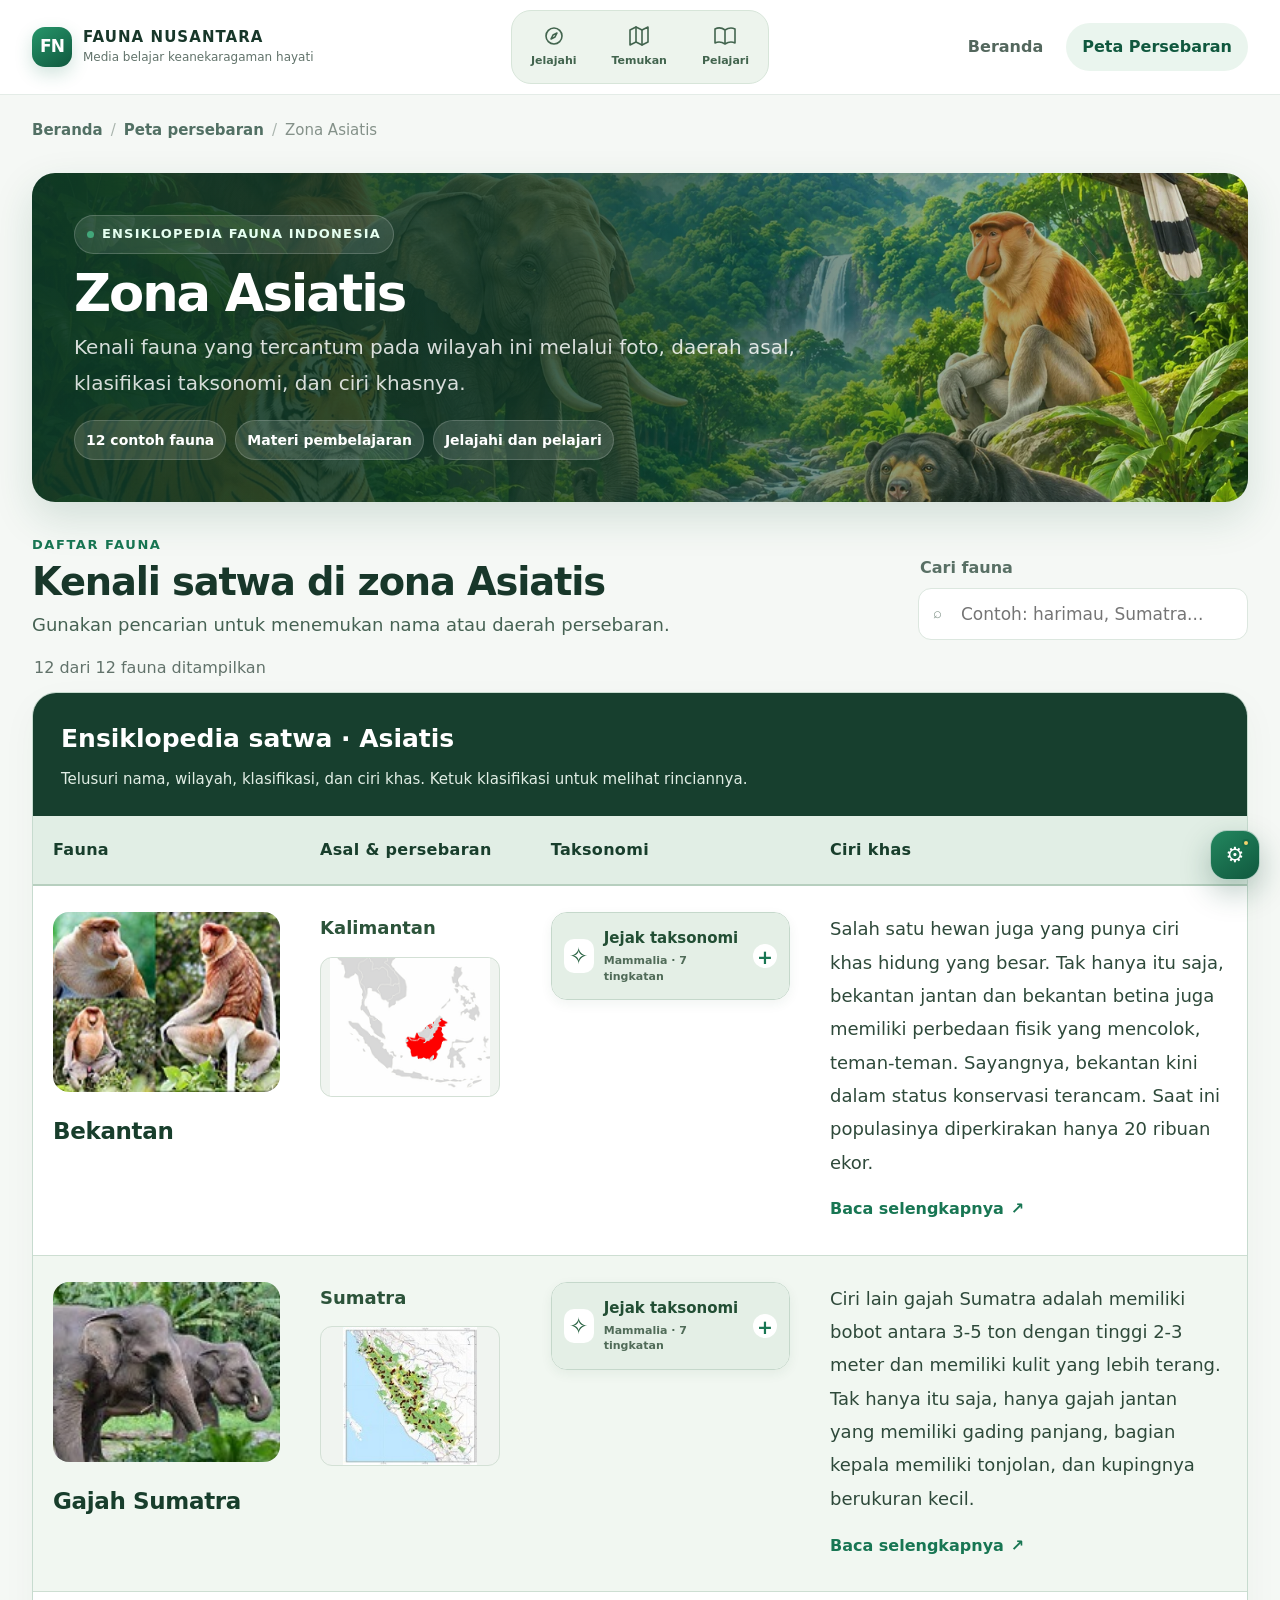
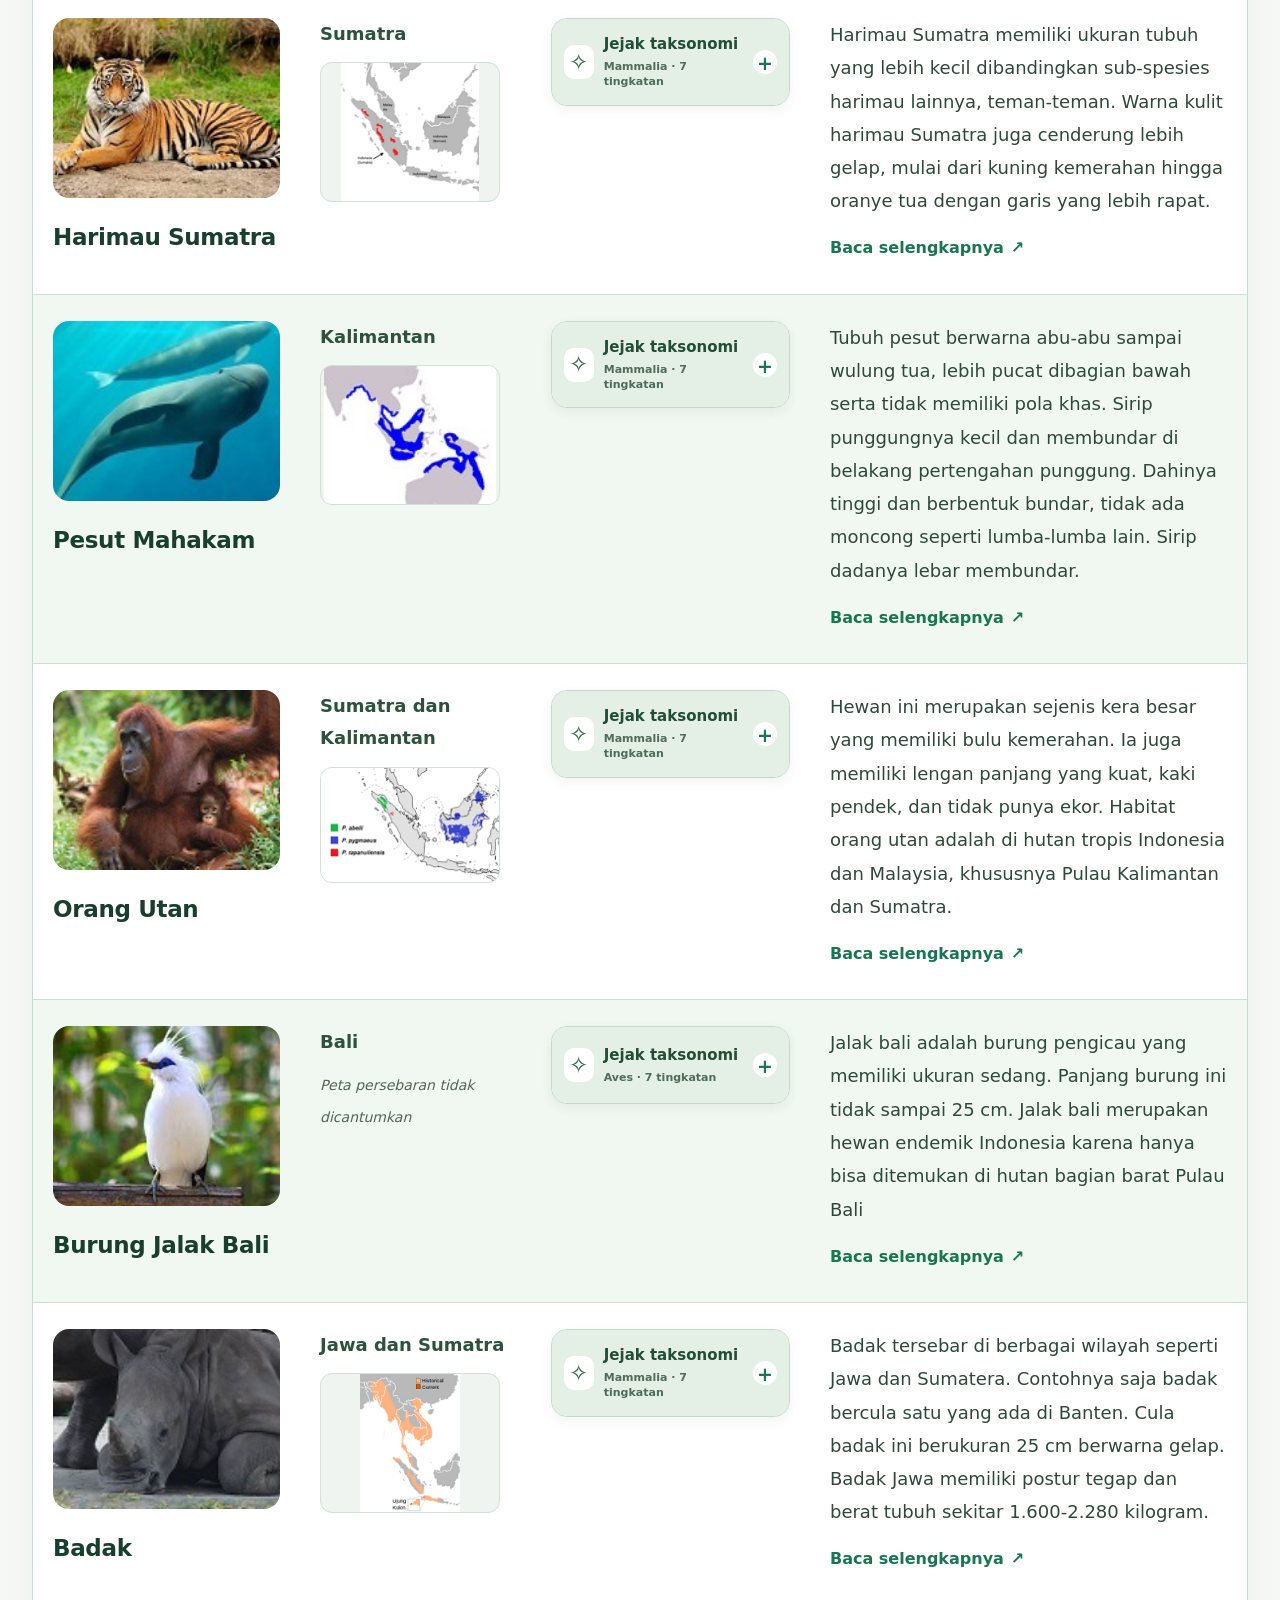
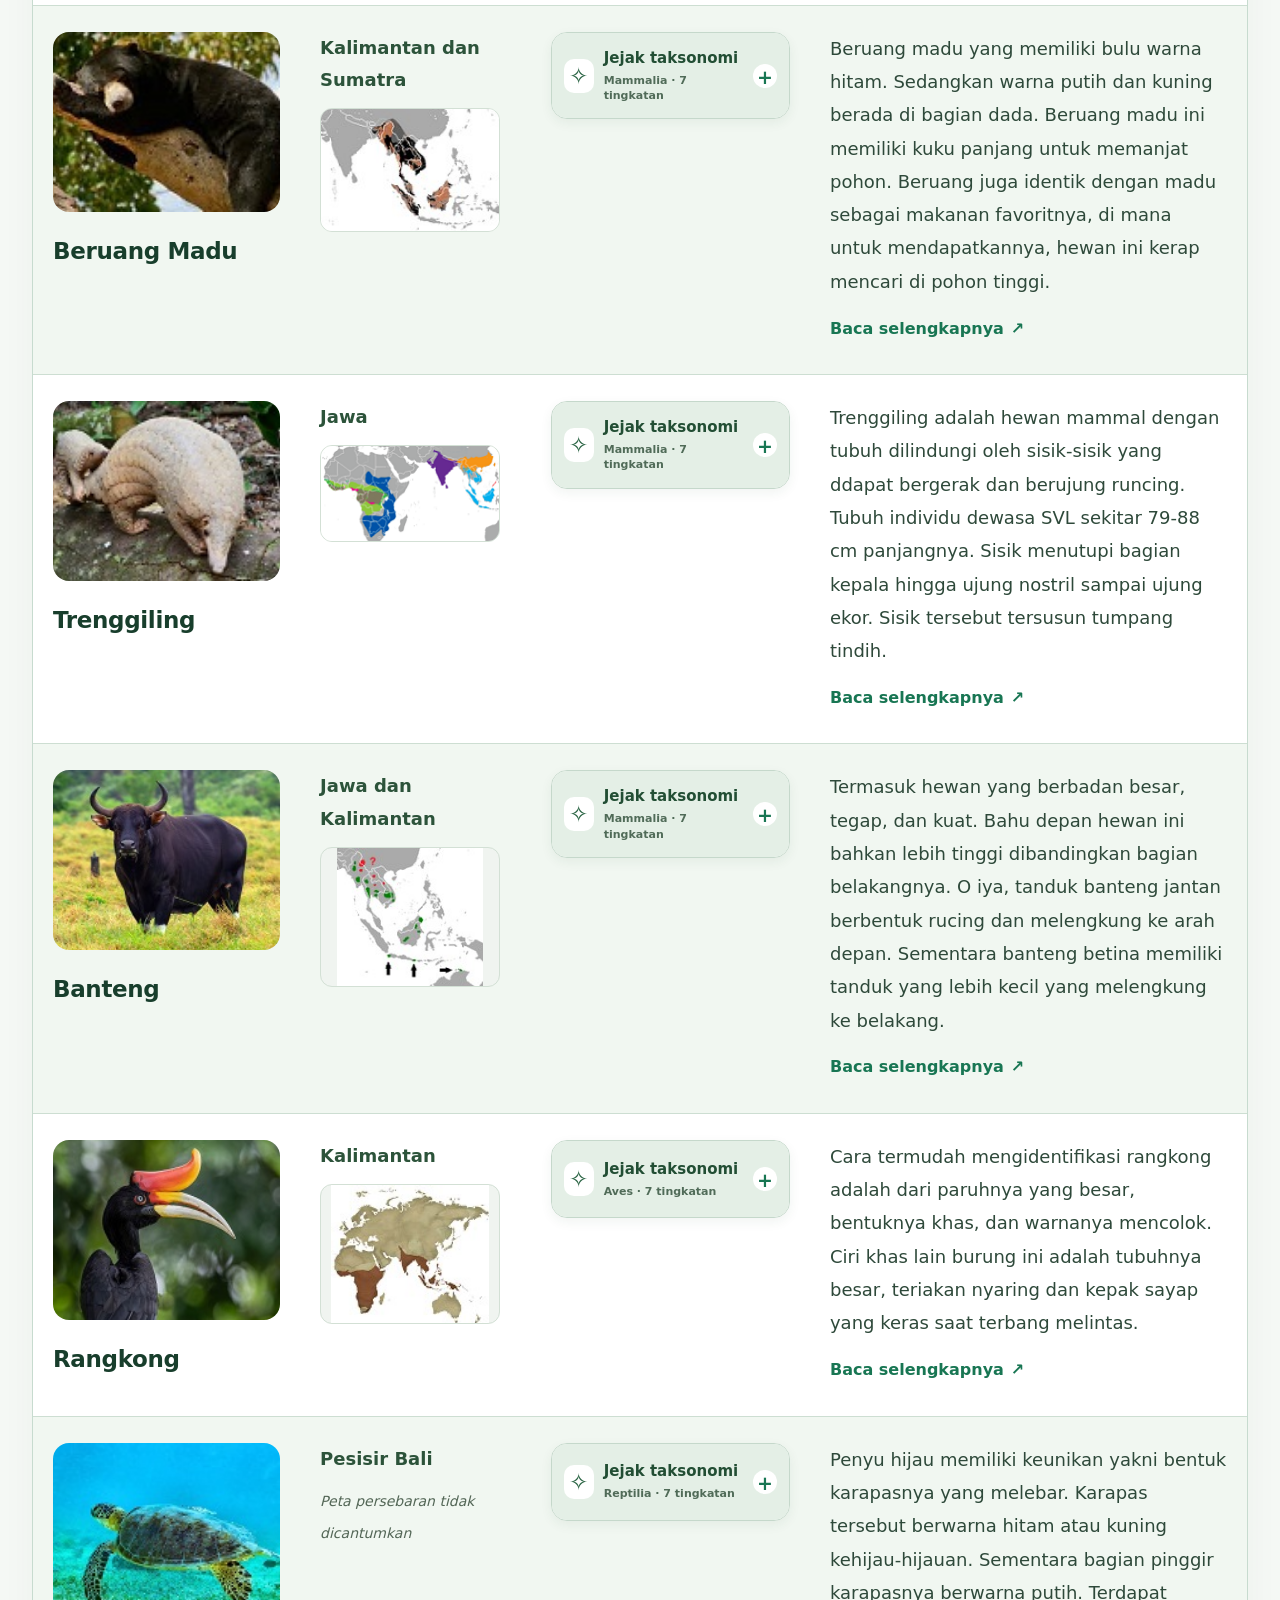
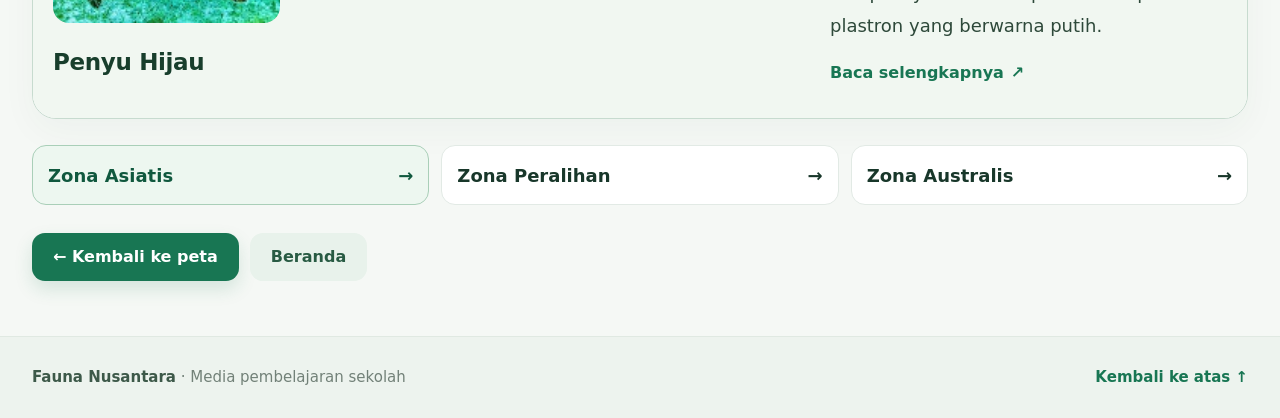
==== commit 76be5720: "Add files via upload" ====
--- a/asiatis.html
+++ b/asiatis.html
@@ -34,11 +34,11 @@
   <section aria-labelledby="list-title">
     <div class="zone-tools">
       <div><span class="section-kicker">Daftar fauna</span><h2 id="list-title">Kenali satwa di zona Asiatis</h2><p>Gunakan pencarian untuk menemukan nama atau daerah persebaran.</p></div>
-      <div class="search-wrap"><label for="fauna-search">Cari fauna</label><span class="search-icon" aria-hidden="true">⌕</span><input id="fauna-search" type="search" placeholder="Contoh: komodo, Papua..." autocomplete="off" data-fauna-search></div>
+      <div class="search-wrap"><label for="fauna-search">Cari fauna</label><span class="search-icon" aria-hidden="true">⌕</span><input id="fauna-search" type="search" placeholder="Contoh: harimau, Sumatra..." autocomplete="off" data-fauna-search></div>
     </div>
     <p class="table-count" data-fauna-count aria-live="polite">12 dari 12 fauna ditampilkan</p>
-    <div class="table-shell">
-      <table class="fauna-table">
+    <div class="table-shell" tabindex="0" role="region" aria-label="Tabel ensiklopedia fauna, geser mendatar pada layar kecil">
+      <table class="fauna-table"><caption>Ensiklopedia satwa · Asiatis<span>Telusuri nama, wilayah, klasifikasi, dan ciri khas. Ketuk klasifikasi untuk melihat rinciannya.</span></caption>
         <thead><tr><th scope="col">Fauna</th><th scope="col">Asal &amp; persebaran</th><th scope="col">Taksonomi</th><th scope="col">Ciri khas</th></tr></thead>
         <tbody><tr data-fauna-row>
   <td><div class="species"><img class="species-photo" src="images/bekantan.jpg" alt="Foto Bekantan" loading="lazy" decoding="async"><h3>Bekantan</h3></div></td>
@@ -134,16 +134,17 @@
       <div class="utility-popover-head"><div><strong>Pengaturan</strong><small>Suara & tampilan</small></div><span aria-hidden="true">✦</span></div>
       <div class="audio-dock">
         <span class="audio-icon" aria-hidden="true">♫</span>
-        <div class="audio-copy"><strong>Suasana Nusantara</strong><span data-audio-status aria-live="polite">Musik berhenti</span></div>
+        <div class="audio-copy"><strong>Suasana Nusantara</strong><span data-audio-status aria-live="polite">Menyiapkan musik…</span></div>
         <button class="audio-toggle" type="button" data-audio-toggle aria-pressed="false" aria-label="Putar musik latar">▶</button>
       </div>
       <label class="volume-control" aria-label="Volume musik"><span aria-hidden="true">♪</span><span>Volume</span><input data-audio-volume type="range" min="0" max="1" step="0.05" value="0.35"></label>
+      <label class="music-picker" for="music-choice"><span>Pilih lagu</span><select id="music-choice" data-music-choice><option value="auto">Otomatis sesuai halaman</option><option value="epic-at-the-jungle">Lagu awal · Epic at the Jungle</option><option value="rimba-senja">Rimba Senja</option><option value="bisik-kanopi">Bisik Kanopi</option><option value="angin-wallacea">Angin Wallacea</option><option value="fajar-papua">Fajar Papua</option></select><small>Pilihan manual tetap dipakai saat berpindah halaman.</small></label>
       <div class="utility-divider"></div>
       <div class="cursor-setting"><div><strong>Kursor hewan</strong><small data-cursor-help>Ganti kursor dengan ikon fauna acak</small></div><button class="cursor-toggle" type="button" data-cursor-toggle aria-pressed="true">ON</button></div>
-      <p class="utility-footnote">Musik tetap berjalan saat berpindah halaman di dalam website.</p>
+      <p class="utility-footnote">Pilih otomatis atau lagu favoritmu. Ketuk halaman jika browser menahan suara.</p>
     </div>
   </details>
 </div>
-<audio data-site-audio preload="none" loop src="https://nullrights.com/download/x2zy8up903"></audio>
+<audio data-site-audio autoplay preload="auto" loop src="assets/audio/bisik-kanopi.mp3"></audio>
 </body>
 </html>
--- a/site.css
+++ b/site.css
@@ -714,3 +714,68 @@
   .detailed-map .map-island-labels .land-label.small { font-size: 14px; }
   .detailed-map .map-water-labels .water-label { font-size: 15px; }
 }
+
+/* V5 — readable field guide, opening concept cards and wildlife stickers. */
+body {font-size:18px;color:#18372a;line-height:1.75}
+.page-shell,.header-inner,.footer-inner {width:min(1380px,calc(100% - 64px))}
+.main-nav a,.btn {font-size:16px;min-height:48px}
+.brand-copy strong {font-size:17px}.brand-copy span{font-size:13px}
+.hero p,.zone-hero p,.atlas-hero p {font-size:20px;line-height:1.8;max-width:760px}
+.hero h1 {font-size:clamp(38px,4.7vw,66px)}
+.section-heading h2,.zone-tools h2 {font-size:clamp(28px,3vw,40px);line-height:1.2}
+.section-heading p,.zone-tools p {font-size:18px;max-width:760px;color:#466253}
+.section-kicker,.eyebrow {font-size:13px}.breadcrumbs{font-size:15px}
+.zone-meta span {font-size:14px}.zone-hero h1{font-size:clamp(36px,4vw,58px)}
+.info-strip {gap:18px;margin:36px 0 68px}.info-chip {display:block;text-decoration:none;padding:25px;background:#fff;border-radius:22px;border-top:4px solid #328162;transition:transform .2s}
+.info-chip:hover{transform:translateY(-4px)}.info-chip strong {font-size:21px;line-height:1.4}.info-chip span {font-size:16px;color:#466253}.info-chip .info-index {font-size:12px;letter-spacing:.12em;color:#237153;margin:0 0 12px;font-weight:800}
+.concept-grid {grid-template-columns:repeat(3,minmax(0,1fr));gap:20px;align-items:start;margin:26px 0 42px}
+.concept-grid .faq-item {border:1px solid #d0e2d4;border-radius:22px;box-shadow:0 8px 24px #25462e08;min-width:0}
+.concept-grid .faq-item:nth-child(3n+2){background:#fff9eb;border-color:#e9d9b6}.concept-grid .faq-item:nth-child(3n){background:#edf5fa;border-color:#cbdfe9}
+.concept-grid .faq-item summary {min-height:160px;padding:26px;align-items:center;font-size:21px;line-height:1.45;gap:14px;color:#183e2d}
+.concept-number {display:block;font-size:12px;letter-spacing:.15em;color:#526d5e;margin-bottom:14px}
+.concept-grid .faq-item summary::after{width:36px;height:36px;flex-basis:36px;font-size:26px;background:#fff;border:1px solid #cfe1d5}
+.concept-grid .faq-item[open]{box-shadow:0 14px 40px #25462e15}.concept-grid .faq-answer{padding:0 26px 28px;font-size:18px;color:#355243;line-height:1.8}
+.wild-section {margin-bottom:64px}.wild-canvas{position:relative;isolation:isolate;overflow:hidden;min-height:790px;border:1px solid #cedfcc;border-radius:34px;background:radial-gradient(ellipse at 50% 40%,#fffef5 0,#eff5e6 56%,#dfebd8 100%);padding:150px 26px 230px}
+.wild-canvas::before{content:"";position:absolute;inset:0;z-index:-1;opacity:.22;background-image:radial-gradient(#7b9570 .9px,transparent .9px);background-size:18px 18px}
+.wild-zones{display:grid;grid-template-columns:repeat(3,minmax(0,1fr));gap:24px;position:relative;z-index:2}
+.wild-zone{text-decoration:none;display:flex;flex-direction:column;align-items:center;text-align:center;padding:0 18px 26px;border-radius:26px;transition:background .2s;min-width:0}
+.wild-zone:hover,.wild-zone:focus-visible{background:#ffffffb3}.wild-sticker{height:230px;width:100%;object-fit:contain;filter:drop-shadow(0 18px 12px #21483220);animation:animal-drift 7s ease-in-out infinite}
+.peralihan .wild-sticker{animation-delay:-2s}.australis .wild-sticker{animation-delay:-4s}
+.zone-tag{font-size:12px;letter-spacing:.18em;font-weight:850;color:#fff;background:#275f41;padding:5px 15px;border-radius:50px;margin:12px 0}
+.peralihan .zone-tag{background:#815727}.australis .zone-tag{background:#345d7e}
+.wild-zone h3{font-size:22px;line-height:1.35;margin:4px 0 9px}.wild-zone p{font-size:16px;line-height:1.7;margin:0;color:#48604c}.wild-link{font-size:16px;font-weight:800;margin-top:16px;color:#215839}
+.floating-fact{position:absolute;z-index:3;max-width:265px;padding:16px 20px;border:1px solid #c7d7bc;border-radius:18px;background:#fffff4ed;box-shadow:0 12px 30px #2d4d2e0e;font-size:17px;line-height:1.5;animation:fact-drift 8s ease-in-out infinite;pointer-events:none}
+.floating-fact span{display:block;font-size:10px;letter-spacing:.13em;font-weight:850;color:#4f7149;margin-bottom:6px}.fact-one{top:28px;left:8%;transform:rotate(-3deg)}.fact-two{bottom:32px;left:35%;animation-delay:-3s}.fact-three{top:32px;right:6%;animation-delay:-5s}
+.extra-sticker{position:absolute;object-fit:contain;pointer-events:none;filter:drop-shadow(0 8px 8px #284d2920);animation:animal-drift 9s ease-in-out infinite}.orangutan{width:190px;height:190px;bottom:18px;left:7%}.hornbill{width:145px;height:110px;top:8px;left:43%;animation-delay:-4s}.cassowary{width:160px;height:185px;bottom:14px;right:7%;animation-delay:-2s}.art-note{font-size:13px;color:#546858;text-align:right;margin:12px 4px}
+@keyframes animal-drift{0%,100%{transform:translateY(0) rotate(-2deg)}50%{transform:translateY(-16px) rotate(2deg)}}
+@keyframes fact-drift{0%,100%{translate:0 0}50%{translate:0 -7px}}
+.table-shell{border:1px solid #c7dbcf;border-radius:24px;box-shadow:0 12px 36px #18482c0a;overflow-x:auto;background:#fff}
+.fauna-table{width:100%;min-width:1120px;border-collapse:separate;border-spacing:0;table-layout:fixed;font-size:18px}
+.fauna-table caption{text-align:left;padding:24px 28px;background:#173f2e;color:white;font-size:25px;font-weight:800;caption-side:top}.fauna-table caption span{display:block;font-size:15px;font-weight:400;color:#e1eee5;margin-top:5px}
+.fauna-table thead th{background:#e1eee5;color:#183e2c;font-size:16px;letter-spacing:.02em;padding:20px;text-transform:none;border-bottom:2px solid #b7cfbf}
+.fauna-table th:nth-child(1){width:22%}.fauna-table th:nth-child(2){width:19%}.fauna-table th:nth-child(3){width:23%}.fauna-table th:nth-child(4){width:36%}
+.fauna-table tbody td{padding:26px 20px;vertical-align:top;border-bottom:1px solid #cdded2;font-size:18px;line-height:1.8;overflow-wrap:anywhere}
+.fauna-table tbody tr:nth-child(even){background:#f1f7f1}.fauna-table tbody tr:hover{background:#eaf3e5}.fauna-table tbody tr[hidden]{display:none!important}
+.species h3{font-size:23px;line-height:1.35;color:#183e2c;margin-top:14px}.species-photo{width:100%;height:180px;object-fit:cover;border-radius:16px}.distribution strong{font-size:18px;color:#2c533a}.distribution img{max-height:140px;border:1px solid #d3e0d5;border-radius:12px;margin-top:12px}
+.taxonomy summary{font-size:16px;padding:12px;border-radius:12px;color:#174e34;background:#e1eee5;line-height:1.45}.taxonomy ul{padding:12px 0;list-style:none;margin:0}.taxonomy li{font-size:16px;line-height:1.65;border-bottom:1px solid #d4e3d8;padding:7px 0;white-space:normal;overflow-wrap:anywhere}
+.fauna-description{font-size:18px;color:#2e493a;line-height:1.85;margin-top:0}.read-more{font-size:16px;font-weight:750}.no-map,.missing-photo{font-size:14px;color:#536656;line-height:1.6}.missing-photo{padding:22px 14px;background:repeating-linear-gradient(135deg,#edf3ec,#edf3ec 8px,#e5eee4 8px,#e5eee4 16px);border:1px dashed #b6cdb7;border-radius:15px;min-height:110px;display:grid;place-items:center;text-align:center}
+.table-count,.search-wrap label{font-size:16px}.search-wrap input{font-size:17px;min-height:52px}.zone-switcher a{font-size:18px}.empty-state{font-size:18px}
+.map-focus-card p,.map-card-content p{font-size:17px;min-height:0}.map-focus-card h3{font-size:26px}.atlas-hero-meta,.atlas-hint,.atlas-map-foot,.atlas-choice small{font-size:14px}.atlas-map-topline,.map-scale{font-size:12px}.focus-overline{font-size:12px}.focus-islands span,.legend-row strong,.boundary-legend-row strong{font-size:14px}.legend-row small,.boundary-legend-row small,.atlas-note p{font-size:13px}.map-focus-link,.map-card-content .card-link{font-size:15px}.atlas-legend-card h3{font-size:17px}.map-card-content h2{font-size:25px}
+.audio-copy strong,.cursor-setting strong{font-size:15px}.audio-copy span,.cursor-setting small,.volume-control,.utility-footnote{font-size:12px}.utility-popover{width:330px;max-width:calc(100vw - 32px)}.audio-toggle{width:44px;height:44px}.footer-inner{font-size:15px}
+@media(max-width:1000px){.concept-grid{grid-template-columns:repeat(2,minmax(0,1fr))}.wild-canvas{padding-left:12px;padding-right:12px}.wild-sticker{height:190px}.wild-zone{padding-left:5px;padding-right:5px}.wild-zone h3{font-size:20px}.wild-zone p{font-size:14px}.wild-zones{gap:8px}.floating-fact{font-size:15px;max-width:230px}.atlas-layout{grid-template-columns:1fr}.atlas-sidebar{display:grid;grid-template-columns:1fr 1fr;gap:18px}}
+@media(max-width:700px){body{font-size:17px}.page-shell,.header-inner,.footer-inner{width:calc(100% - 32px)}.header-inner{gap:8px;flex-wrap:wrap;padding:12px 0}.brand-copy strong{font-size:14px}.brand-copy span{font-size:11px}.main-nav a{font-size:14px;padding:0 12px}.hero p,.zone-hero p,.atlas-hero p{font-size:18px}.hero h1{font-size:38px}.section-heading{align-items:start;flex-direction:column}.section-heading p,.zone-tools p{font-size:17px}.concept-grid{grid-template-columns:1fr;gap:14px}.concept-grid .faq-item summary{min-height:116px;font-size:20px;padding:22px}.concept-grid .faq-answer{font-size:17px}.info-strip{grid-template-columns:1fr;gap:12px;margin-bottom:44px}.info-chip{padding:20px}.info-chip strong{font-size:20px}.wild-canvas{padding:30px 18px;min-height:0;display:flex;flex-direction:column;gap:24px}.wild-zones{grid-template-columns:1fr;gap:28px;order:1}.wild-zone{padding:10px 14px 26px;background:#ffffff85}.wild-sticker{height:220px}.wild-zone h3{font-size:23px}.wild-zone p{font-size:17px}.floating-fact{position:static;max-width:none;font-size:17px;pointer-events:auto}.fact-one{order:0}.fact-two{order:2}.fact-three{order:3}.extra-sticker{display:none}.art-note{text-align:left}.atlas-sidebar{grid-template-columns:1fr}.atlas-hero-meta{font-size:13px}.fauna-table{min-width:1070px}.zone-tools{align-items:stretch}.search-wrap{width:100%}.table-shell{border-radius:18px}.fauna-table caption{font-size:23px}.audio-copy span{font-size:12px}}
+@media(prefers-reduced-motion:reduce){.wild-sticker,.floating-fact,.extra-sticker{animation:none!important}html{scroll-behavior:auto}}
+@media(max-width:640px){.fauna-table{display:block;min-width:0}.fauna-table caption{display:block}.fauna-table tbody{display:grid;min-width:0;gap:18px}.fauna-table tbody tr{display:grid;min-width:0;border-radius:0;border:0;border-bottom:3px solid #c7dbcf}.fauna-table tbody td{font-size:17px;padding:20px}.fauna-table tbody td:first-child{background:#e7f1e6}.fauna-description{font-size:17px}.distribution::before,.fauna-table td:nth-child(3)::before,.fauna-table td:nth-child(4)::before{font-size:12px;color:#486551}.species{grid-template-columns:110px minmax(0,1fr)}.species h3{font-size:23px}.species-photo{width:110px;height:110px}.species .missing-photo{min-height:100px;font-size:12px}.distribution strong{font-size:17px}.distribution{grid-template-columns:minmax(0,1fr)}.fauna-table th:first-child{width:auto}.table-shell{overflow:hidden}}
+/* V6 — organized wildlife notebook and manual soundtrack selection. */
+.music-picker{display:grid;gap:8px;margin-top:18px;color:#345442;font-size:14px;font-weight:750}.music-picker select{width:100%;min-height:46px;border:1px solid #bcd3c3;border-radius:12px;padding:10px;background:white;color:#214632;font:inherit;font-size:14px;cursor:pointer}.music-picker small{font-size:12px;font-weight:400;color:#536b5b;line-height:1.5}.utility-popover{max-height:calc(100dvh - 110px);overflow-y:auto}
+.wildlife-zones{display:grid;gap:28px}.fauna-board{background:#edf4e6;border:1px solid #ceddc4;border-radius:28px;padding:28px;overflow:hidden}.board-peralihan{background:#faf2e2;border-color:#e7d9bb}.board-australis{background:#eaf3f7;border-color:#cbdfe8}.board-heading{display:flex;gap:18px;align-items:center;margin-bottom:26px;padding-bottom:24px;border-bottom:1px solid #254f2f20}.board-index{display:grid;place-items:center;width:60px;height:60px;flex-shrink:0;border-radius:19px;background:#fff9;color:#37613d;font-size:22px;font-weight:800}.board-heading h3{font-size:32px;line-height:1.3;margin:3px 0 7px}.board-heading p{font-size:16px;color:#4c6253;margin:0}.board-peralihan .board-index,.board-peralihan .section-kicker{color:#805f2d}.board-australis .board-index,.board-australis .section-kicker{color:#345f7d}
+.sticker-facts{display:grid;grid-template-columns:repeat(auto-fit,minmax(190px,1fr));gap:18px;align-items:stretch}.sticker-fact{margin:0;min-width:0;display:flex;flex-direction:column;border-radius:20px;position:relative}.sticker-stage{height:190px;display:grid;place-items:center;padding:12px 4px;position:relative}.sticker-stage::before{content:"";position:absolute;width:130px;height:130px;border-radius:50%;background:#ffffff75;top:35px;left:calc(50% - 65px)}.sticker-stage img{width:100%;height:166px;object-fit:contain;position:relative;filter:drop-shadow(0 10px 7px #153b2520);animation:animal-drift 8s ease-in-out infinite;animation-delay:var(--drift-delay)}.sticker-fact figcaption{flex:1;padding:20px;border-radius:19px;background:#fffffff2;border:1px solid #254f2f14;box-shadow:0 5px 15px #254f2f04}.fact-eyebrow{color:#53745a;font-size:10px;font-weight:850;letter-spacing:.13em}.sticker-fact h4{font-size:20px;line-height:1.35;margin:8px 0 10px;color:#244631}.sticker-fact p{font-size:16px;line-height:1.75;margin:0;color:#425b4b}.map-invitation{margin-top:28px;padding:30px;border:1px solid #c6dbcd;border-radius:24px;background:white;display:flex;align-items:center;justify-content:space-between;gap:24px}.map-invitation h3{font-size:28px;line-height:1.3;margin:8px 0}.map-invitation p{font-size:17px;color:#4b6252;margin:0}.map-invitation .btn{flex-shrink:0}
+@media(max-width:1100px){.sticker-facts{grid-template-columns:repeat(3,minmax(0,1fr))}}@media(max-width:700px){.fauna-board{padding:20px 16px;border-radius:22px}.board-heading{gap:12px;margin-bottom:16px;padding-bottom:18px}.board-heading h3{font-size:28px}.board-heading p{font-size:14px}.board-index{width:45px;height:45px;font-size:18px;border-radius:14px}.sticker-facts{grid-template-columns:repeat(2,minmax(0,1fr));gap:14px}.sticker-stage{height:160px}.sticker-stage img{height:142px}.sticker-fact figcaption{padding:16px}.sticker-fact h4{font-size:19px}.sticker-fact p{font-size:16px}.map-invitation{align-items:flex-start;flex-direction:column;padding:24px}.map-invitation h3{font-size:26px}.map-invitation .btn{width:100%}}@media(max-width:450px){.sticker-facts{grid-template-columns:1fr}.sticker-fact{display:grid;grid-template-columns:110px minmax(0,1fr);align-items:center;background:#ffffffc9;border-radius:18px;padding:12px 8px}.sticker-stage{height:140px;padding:0}.sticker-stage::before{width:90px;height:90px;left:10px;top:25px}.sticker-stage img{height:126px}.sticker-fact figcaption{background:transparent;border:0;box-shadow:none;padding:10px}.sticker-fact h4{font-size:19px}.sticker-fact p{font-size:15px;line-height:1.65}.fact-eyebrow{font-size:9px}.board-heading .section-kicker{font-size:11px}.board-index{display:none}}@media(prefers-reduced-motion:reduce){.sticker-stage img{animation:none!important}}
+
+#jelajah{scroll-margin-top:110px}
+/* V7: compact header guide, precise anchors and taxonomy trail. */
+.header-inner{display:grid;grid-template-columns:minmax(0,1fr) auto minmax(0,1fr);gap:20px;min-height:94px}.main-nav{justify-self:end}.brand-copy strong{font-size:15px}.brand-copy span{font-size:12px}.header-guide{display:flex;align-items:center;gap:7px;background:#edf4ed;border:1px solid #d7e5d9;padding:5px;border-radius:20px;justify-self:center}.guide-item{position:relative}.guide-logo{border:0;background:transparent;border-radius:14px;color:#42644e;display:grid;justify-items:center;gap:3px;padding:8px 14px;min-width:72px;min-height:62px;cursor:pointer;font:inherit;font-size:11px;font-weight:750;transition:background .2s,color .2s}.guide-logo svg{width:24px;height:24px}.guide-logo:hover,.guide-logo[aria-expanded=true],.guide-logo:focus-visible{background:#fff;color:#175d3c;box-shadow:0 3px 12px #173d2810}.guide-popup{position:absolute;top:calc(100% + 12px);left:50%;transform:translateX(-50%);width:280px;max-width:calc(100vw - 36px);border:1px solid #c9ddce;border-radius:19px;padding:22px;background:#fff;box-shadow:0 20px 55px #153c2926;color:#214830;z-index:60}.guide-popup[hidden]{display:none}.guide-popup::before{content:"";position:absolute;left:0;right:0;top:-15px;height:15px}.guide-popup strong{display:block;font-size:19px;line-height:1.4;margin:9px 0}.guide-popup p{font-size:15px;color:#506655;line-height:1.7;margin:0 0 16px}.guide-popup a{font-size:14px;font-weight:800;text-decoration:none;color:#1e6d47;display:inline-block;padding:6px 0}.guide-step{font-size:10px;font-weight:850;letter-spacing:.13em;color:#67816d}
+#materi,#jelajah,#peta-interaktif{scroll-margin-top:120px}
+.taxonomy{border:1px solid #c5d8cb;border-radius:16px;background:#fff;box-shadow:0 4px 12px #254d3210;overflow:hidden}.taxonomy summary{display:flex;gap:10px;align-items:center;border-radius:0;padding:15px 12px;background:#e4efe6;color:#224e34;font-size:15px;line-height:1.4;min-height:76px}.taxonomy[open] summary{border-bottom:1px solid #cbded0;background:#dbeadd}.taxonomy summary::after{flex-shrink:0;margin-left:auto;width:24px;height:24px;border-radius:50%;background:#fff;display:grid;place-items:center;font-size:19px}.tax-mark{width:30px;height:34px;flex-shrink:0;border-radius:10px;background:#fff;color:#286342;display:grid;place-items:center;font-size:23px}.tax-label{font-weight:800;min-width:0}.tax-label small{display:block;font-size:11px;font-weight:550;color:#506b58;margin-top:4px}.tax-panel{padding:16px 12px 18px}.tax-intro{font-size:12px;line-height:1.6;color:#5c7160;margin:0 0 16px}.taxonomy .tax-ladder{list-style:none;padding:0;margin:0;display:grid;gap:0}.taxonomy .tax-ladder li{position:relative;display:flex;gap:11px;align-items:flex-start;border:0;padding:0 0 17px;color:#244832;font-size:15px;line-height:1.5}.taxonomy .tax-ladder li::before{content:"";position:absolute;left:13px;top:26px;bottom:0;width:1px;background:#c6dacb}.taxonomy .tax-ladder li:last-child{padding-bottom:0}.taxonomy .tax-ladder li:last-child::before{display:none}.tax-dot{position:relative;z-index:1;display:grid;place-items:center;width:27px;height:27px;border:1px solid #c4d9ca;border-radius:50%;background:#f0f6f0;flex-shrink:0;font-size:10px;font-weight:800;color:#5c7c62}.tax-rank{display:block;font-size:10px;letter-spacing:.08em;text-transform:uppercase;color:#64806c;font-weight:800;margin-bottom:3px}.tax-ladder strong,.tax-ladder em{font-size:15px;color:#244832;font-weight:650;overflow-wrap:anywhere}.tax-ladder li:last-child .tax-dot{background:#276243;color:white;border-color:#276243}.tax-ladder li:last-child>div{background:#eaf3e9;padding:9px 10px;border-radius:10px;margin-top:-6px;min-width:0;flex:1}.tax-note{padding:11px;border-radius:10px;background:#fff7e7;color:#755e32;font-size:11px;line-height:1.6;margin:18px 0 0}.tax-source{display:inline-block;font-size:11px;font-weight:750;color:#376c4e;margin-top:14px}
+@media(max-width:1100px){.header-inner{gap:12px}.brand-copy span{display:none}.brand-copy strong{font-size:13px}.main-nav a{font-size:14px;padding:0 11px}.guide-logo{min-width:62px;padding:8px 9px}.tax-mark{display:none}.taxonomy summary{font-size:14px}}
+@media(max-width:760px){.header-inner{grid-template-columns:1fr auto;gap:10px;min-height:0;padding:12px 0}.brand-copy strong{font-size:13px}.brand-copy span{display:none}.main-nav{grid-column:2;grid-row:1}.main-nav a{font-size:12px;padding:0 8px;min-height:40px}.header-guide{grid-column:1/-1;grid-row:2;display:grid;grid-template-columns:repeat(3,1fr);width:100%;gap:5px;border-radius:16px}.guide-logo{display:flex;align-items:center;justify-content:center;gap:8px;width:100%;min-height:42px;font-size:12px;padding:7px}.guide-logo svg{width:21px;height:21px}.guide-popup{top:calc(100% + 13px);width:280px;padding:20px}.guide-item:first-child .guide-popup{left:-5px;transform:none}.guide-item:last-child .guide-popup{left:auto;right:-5px;transform:none}#materi,#jelajah,#peta-interaktif{scroll-margin-top:155px}.tax-mark{display:grid}.taxonomy summary{font-size:16px;padding:16px}.tax-label small{font-size:12px}.tax-panel{padding:20px}.taxonomy .tax-ladder li{padding-bottom:18px}.tax-ladder strong,.tax-ladder em{font-size:17px}.tax-rank{font-size:11px}.tax-intro,.tax-note,.tax-source{font-size:13px}}
